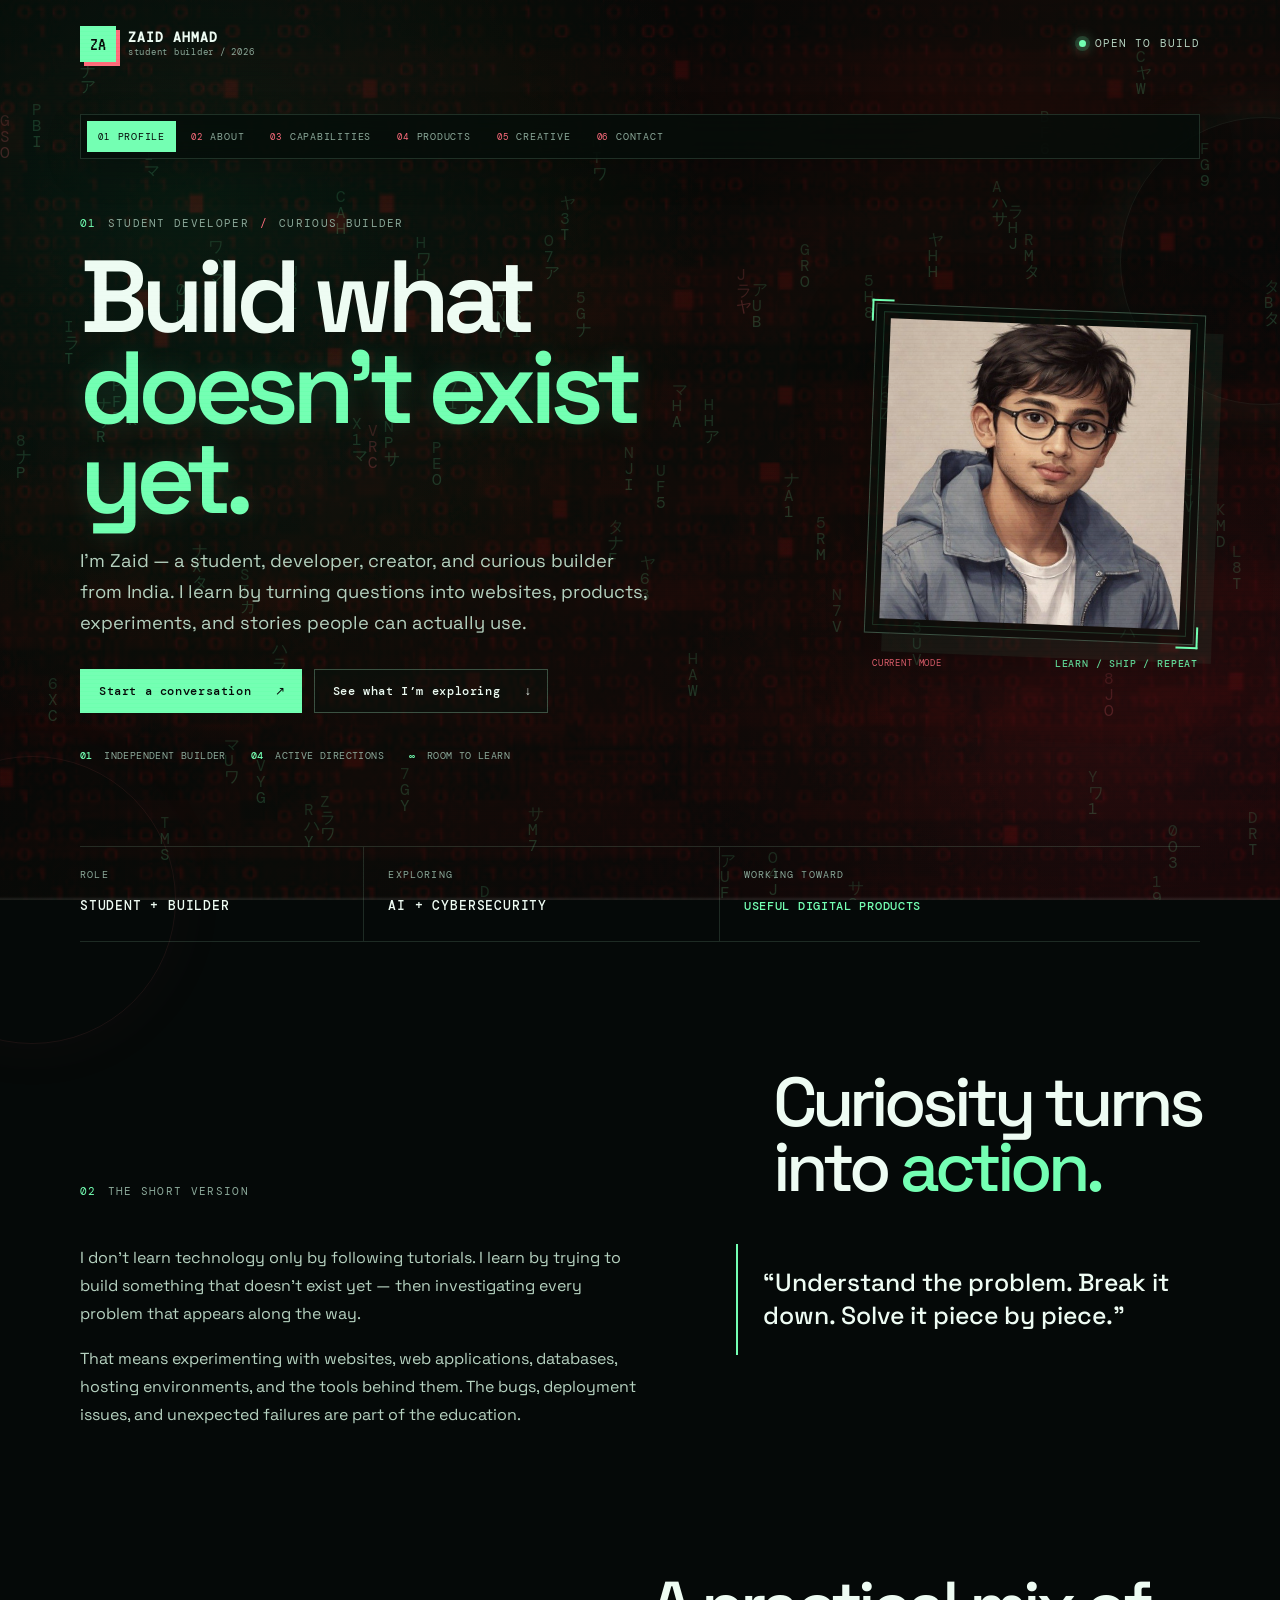
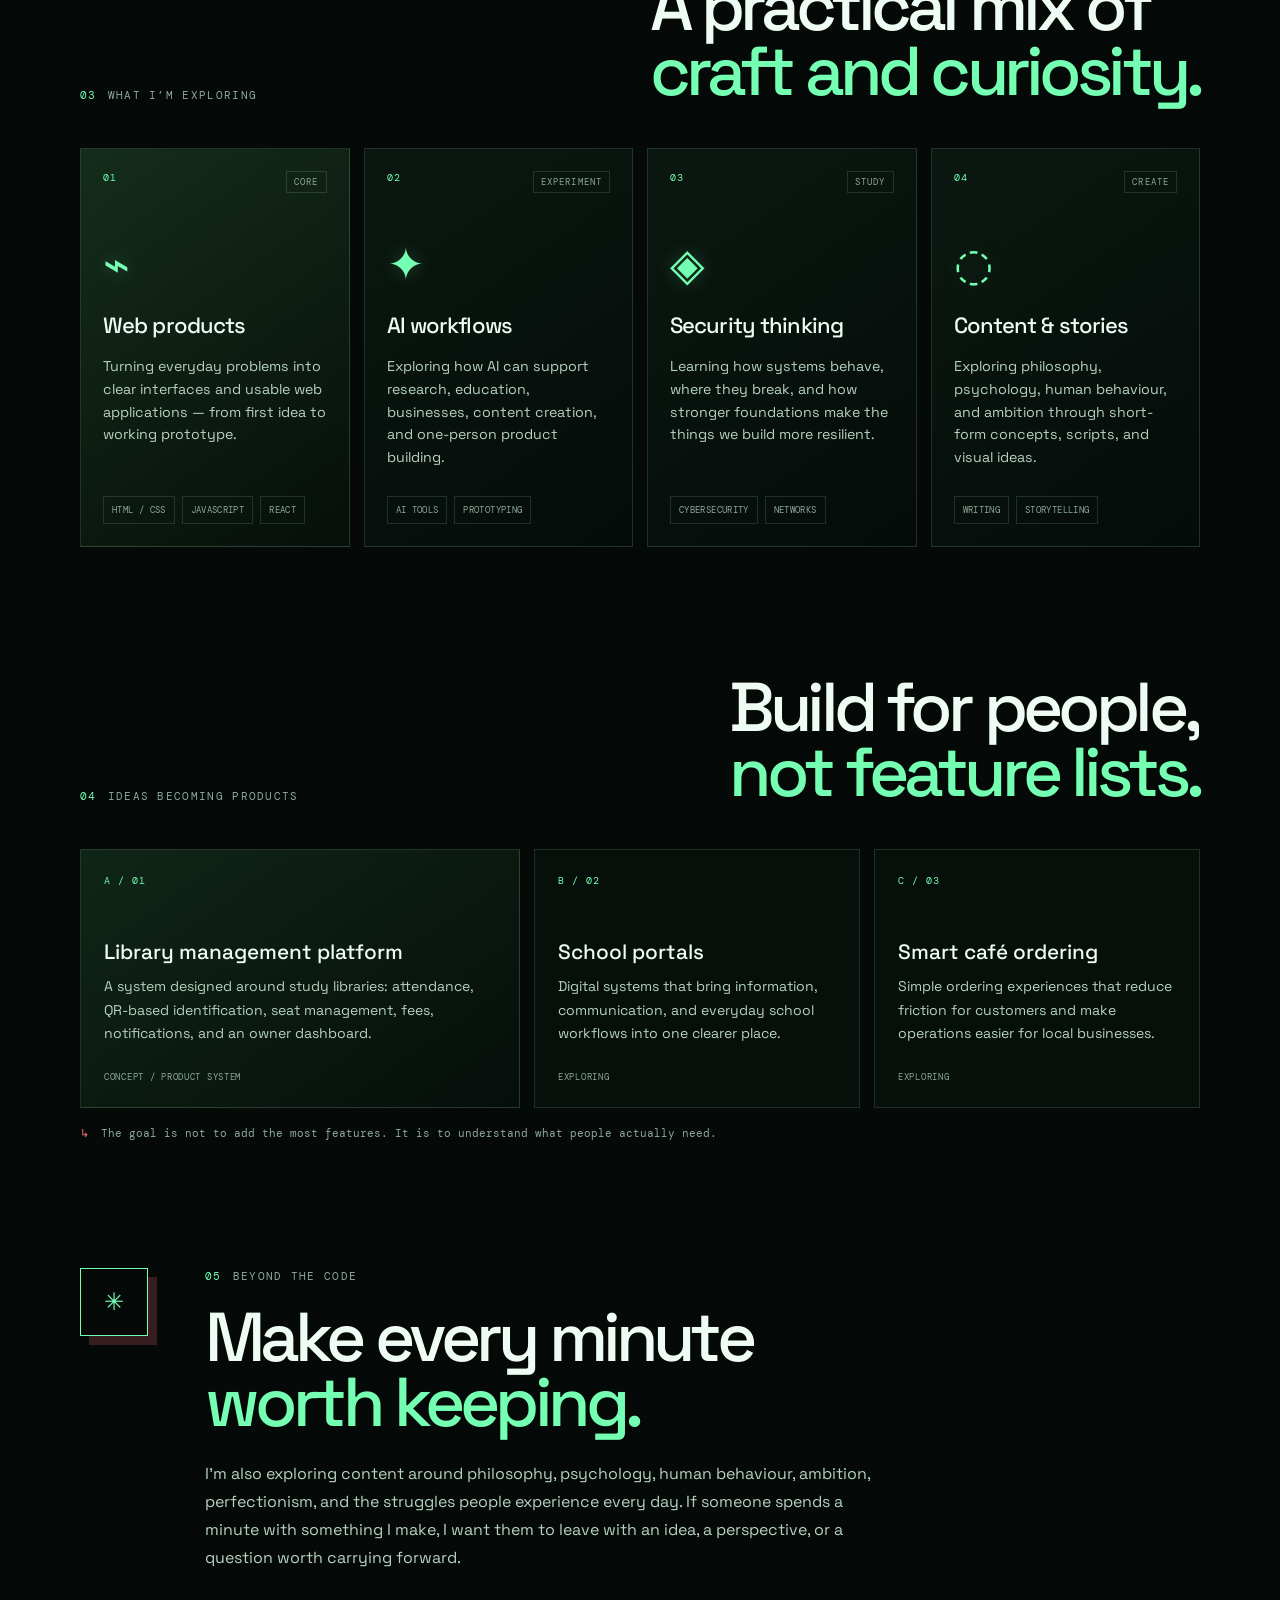
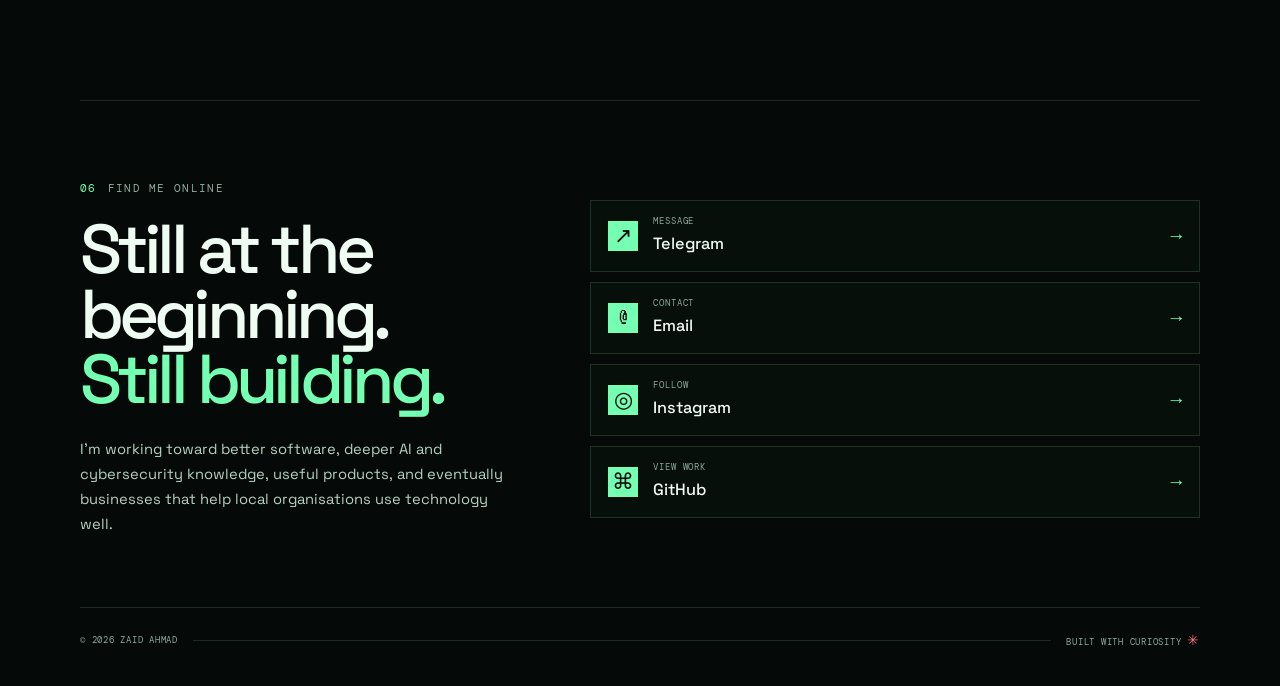
==== index.html @ a9dc60af "Optimize layout and smooth motion" ====
<!DOCTYPE html>
<html lang="en">
<head>
  <meta charset="UTF-8">
  <meta name="viewport" content="width=device-width, initial-scale=1.0">
  <meta name="description" content="Zaid Ahmad — student developer, curious builder, creator, and security-minded technologist from India.">
  <meta name="keywords" content="Zaid Ahmad, student developer, web development, AI, cybersecurity, product builder, content creator">
  <meta name="author" content="Zaid Ahmad">
  <meta name="theme-color" content="#07100d">
  <meta property="og:title" content="Zaid Ahmad — Student Developer &amp; Builder">
  <meta property="og:description" content="A student developer and curious builder exploring web products, AI, cybersecurity, and meaningful content.">
  <meta property="og:image" content="ME.png.jpg">
  <title>Zaid Ahmad — Student Developer &amp; Builder</title>
  <link rel="preconnect" href="https://fonts.googleapis.com">
  <link rel="preconnect" href="https://fonts.gstatic.com" crossorigin>
  <link href="https://fonts.googleapis.com/css2?family=DM+Mono:wght@400;500&family=Space+Grotesk:wght@400;500;600;700&family=VT323&display=swap" rel="stylesheet">
  <link rel="stylesheet" href="style.css">
</head>
<body>
  <a class="skip-link" href="#main-content">Skip to content</a>

  <video class="video-bg" muted loop playsinline preload="metadata" poster="back.jpg" aria-hidden="true">
    <source src="vid.mp4" type="video/mp4">
  </video>
  <canvas id="code-rain" class="code-rain" aria-hidden="true"></canvas>
  <div class="ambient ambient-one" aria-hidden="true"></div>
  <div class="ambient ambient-two" aria-hidden="true"></div>

  <main id="main-content" class="site-shell">
    <header class="topbar reveal">
      <a class="brand" href="#top" aria-label="Back to the top">
        <span class="brand-mark">ZA</span>
        <span class="brand-copy"><strong>ZAID AHMAD</strong><small>student builder / 2026</small></span>
      </a>
      <div class="availability">
        <span class="status-dot" aria-hidden="true"></span>
        <span>OPEN TO BUILD</span>
      </div>
    </header>

    <nav class="category-nav reveal" aria-label="Portfolio categories">
      <a class="category-link is-active" href="#top" data-target="top" aria-current="page"><span>01</span> PROFILE</a>
      <a class="category-link" href="#about" data-target="about"><span>02</span> ABOUT</a>
      <a class="category-link" href="#capabilities" data-target="capabilities"><span>03</span> CAPABILITIES</a>
      <a class="category-link" href="#products" data-target="products"><span>04</span> PRODUCTS</a>
      <a class="category-link" href="#creative" data-target="creative"><span>05</span> CREATIVE</a>
      <a class="category-link" href="#contact" data-target="contact"><span>06</span> CONTACT</a>
    </nav>

    <section id="top" data-category class="hero reveal" aria-labelledby="hero-title">
      <div class="hero-copy">
        <p class="eyebrow"><span>01</span> student developer <i aria-hidden="true">/</i> curious builder</p>
        <h1 id="hero-title">Build what<br><span>doesn’t exist yet.</span></h1>
        <p class="hero-intro">I’m Zaid — a student, developer, creator, and curious builder from India. I learn by turning questions into websites, products, experiments, and stories people can actually use.</p>
        <div class="hero-actions" role="group" aria-label="Primary actions">
          <a class="button button-primary" href="https://t.me/justlostit" target="_blank" rel="noopener noreferrer">
            <span>Start a conversation</span><span aria-hidden="true">↗</span>
          </a>
          <a class="button button-ghost" href="#capabilities">
            <span>See what I’m exploring</span><span aria-hidden="true">↓</span>
          </a>
        </div>
        <div class="hero-meta" role="group" aria-label="Profile summary">
          <span><b>01</b> independent builder</span>
          <span><b>04</b> active directions</span>
          <span><b>∞</b> room to learn</span>
        </div>
      </div>

      <div class="portrait-card">
        <div class="portrait-frame">
          <img src="ME.png.jpg" alt="Portrait of Zaid Ahmad" class="profile-img" width="640" height="640">
          <span class="portrait-corner corner-tl" aria-hidden="true"></span>
          <span class="portrait-corner corner-br" aria-hidden="true"></span>
        </div>
        <div class="portrait-caption">
          <span class="caption-label">CURRENT MODE</span>
          <strong>LEARN / SHIP / REPEAT</strong>
        </div>
      </div>
    </section>

    <section class="signal-strip reveal" aria-label="Profile details">
      <div class="signal-item"><span class="signal-key">ROLE</span><strong>STUDENT + BUILDER</strong></div>
      <div class="signal-item"><span class="signal-key">EXPLORING</span><strong>AI + CYBERSECURITY</strong></div>
      <div class="signal-item"><span class="signal-key">WORKING TOWARD</span><strong class="signal-live">USEFUL DIGITAL PRODUCTS</strong></div>
    </section>

    <section id="about" data-category class="about-section reveal" aria-labelledby="about-title">
      <div class="section-heading about-heading">
        <p class="eyebrow"><span>02</span> the short version</p>
        <h2 id="about-title">Curiosity turns<br>into <em>action.</em></h2>
      </div>
      <div class="about-copy">
        <div>
          <p>I don’t learn technology only by following tutorials. I learn by trying to build something that doesn’t exist yet — then investigating every problem that appears along the way.</p>
          <p>That means experimenting with websites, web applications, databases, hosting environments, and the tools behind them. The bugs, deployment issues, and unexpected failures are part of the education.</p>
        </div>
        <blockquote>“Understand the problem. Break it down. Solve it piece by piece.”</blockquote>
      </div>
    </section>

    <section id="capabilities" data-category class="content-section reveal" aria-labelledby="focus-title">
      <div class="section-heading">
        <p class="eyebrow"><span>03</span> what I’m exploring</p>
        <h2 id="focus-title">A practical mix of<br><em>craft and curiosity.</em></h2>
      </div>
      <div class="focus-grid">
        <article class="focus-card focus-card-featured">
          <div class="card-topline"><span class="card-number">01</span><span class="card-tag">CORE</span></div>
          <div class="card-icon" aria-hidden="true">⌁</div>
          <h3>Web products</h3>
          <p>Turning everyday problems into clear interfaces and usable web applications — from first idea to working prototype.</p>
          <div class="tag-list"><span>HTML / CSS</span><span>JAVASCRIPT</span><span>REACT</span></div>
        </article>
        <article class="focus-card">
          <div class="card-topline"><span class="card-number">02</span><span class="card-tag">EXPERIMENT</span></div>
          <div class="card-icon" aria-hidden="true">✦</div>
          <h3>AI workflows</h3>
          <p>Exploring how AI can support research, education, businesses, content creation, and one-person product building.</p>
          <div class="tag-list"><span>AI TOOLS</span><span>PROTOTYPING</span></div>
        </article>
        <article class="focus-card">
          <div class="card-topline"><span class="card-number">03</span><span class="card-tag">STUDY</span></div>
          <div class="card-icon" aria-hidden="true">◈</div>
          <h3>Security thinking</h3>
          <p>Learning how systems behave, where they break, and how stronger foundations make the things we build more resilient.</p>
          <div class="tag-list"><span>CYBERSECURITY</span><span>NETWORKS</span></div>
        </article>
        <article class="focus-card">
          <div class="card-topline"><span class="card-number">04</span><span class="card-tag">CREATE</span></div>
          <div class="card-icon" aria-hidden="true">◌</div>
          <h3>Content &amp; stories</h3>
          <p>Exploring philosophy, psychology, human behaviour, and ambition through short-form concepts, scripts, and visual ideas.</p>
          <div class="tag-list"><span>WRITING</span><span>STORYTELLING</span></div>
        </article>
      </div>
    </section>

    <section id="products" data-category class="product-section reveal" aria-labelledby="product-title">
      <div class="section-heading">
        <p class="eyebrow"><span>04</span> ideas becoming products</p>
        <h2 id="product-title">Build for people,<br><em>not feature lists.</em></h2>
      </div>
      <div class="product-grid">
        <article class="product-card product-card-wide"><span class="product-index">A / 01</span><h3>Library management platform</h3><p>A system designed around study libraries: attendance, QR-based identification, seat management, fees, notifications, and an owner dashboard.</p><span class="product-status">CONCEPT / PRODUCT SYSTEM</span></article>
        <article class="product-card"><span class="product-index">B / 02</span><h3>School portals</h3><p>Digital systems that bring information, communication, and everyday school workflows into one clearer place.</p><span class="product-status">EXPLORING</span></article>
        <article class="product-card"><span class="product-index">C / 03</span><h3>Smart café ordering</h3><p>Simple ordering experiences that reduce friction for customers and make operations easier for local businesses.</p><span class="product-status">EXPLORING</span></article>
      </div>
      <p class="product-note"><span aria-hidden="true">↳</span> The goal is not to add the most features. It is to understand what people actually need.</p>
    </section>

    <section id="creative" data-category class="creator-section reveal" aria-labelledby="creator-title">
      <div class="creator-mark" aria-hidden="true">✳</div>
      <div>
        <p class="eyebrow"><span>05</span> beyond the code</p>
        <h2 id="creator-title">Make every minute<br><em>worth keeping.</em></h2>
        <p>I’m also exploring content around philosophy, psychology, human behaviour, ambition, perfectionism, and the struggles people experience every day. If someone spends a minute with something I make, I want them to leave with an idea, a perspective, or a question worth carrying forward.</p>
      </div>
    </section>

    <section id="contact" data-category class="connect-panel reveal" aria-labelledby="connect-title">
      <div>
        <p class="eyebrow"><span>06</span> find me online</p>
        <h2 id="connect-title">Still at the beginning.<br><em>Still building.</em></h2>
        <p class="connect-note">I’m working toward better software, deeper AI and cybersecurity knowledge, useful products, and eventually businesses that help local organisations use technology well.</p>
      </div>
      <nav class="social-grid" aria-label="Contact links">
        <a class="social-link" href="https://t.me/justlostit" target="_blank" rel="noopener noreferrer" aria-label="Contact on Telegram at justlostit">
          <span class="social-icon" aria-hidden="true">↗</span><span><small>MESSAGE</small><strong>Telegram</strong></span><span class="social-arrow" aria-hidden="true">→</span>
        </a>
        <a class="social-link" href="mailto:contactme@xploitshadow.com" aria-label="Email contactme at xploitshadow.com">
          <span class="social-icon" aria-hidden="true">@</span><span><small>CONTACT</small><strong>Email</strong></span><span class="social-arrow" aria-hidden="true">→</span>
        </a>
        <a class="social-link" href="https://www.instagram.com/Xploitshadow/" target="_blank" rel="noopener noreferrer">
          <span class="social-icon" aria-hidden="true">◎</span><span><small>FOLLOW</small><strong>Instagram</strong></span><span class="social-arrow" aria-hidden="true">→</span>
        </a>
        <a class="social-link" href="https://github.com/Zaid47786" target="_blank" rel="noopener noreferrer">
          <span class="social-icon" aria-hidden="true">⌘</span><span><small>VIEW WORK</small><strong>GitHub</strong></span><span class="social-arrow" aria-hidden="true">→</span>
        </a>
      </nav>
    </section>

    <footer class="site-footer">
      <span>© <span id="year">2026</span> ZAID AHMAD</span>
      <span class="footer-line" aria-hidden="true"></span>
      <span>BUILT WITH CURIOSITY <span class="footer-symbol" aria-hidden="true">✳</span></span>
    </footer>
  </main>

  <script>
    document.body.classList.add('intro');
    const reduceMotion = window.matchMedia('(prefers-reduced-motion: reduce)');
    const backgroundVideo = document.querySelector('.video-bg');
    if (backgroundVideo && !reduceMotion.matches && window.innerWidth > 520) backgroundVideo.play().catch(() => {});
    window.setTimeout(() => document.body.classList.remove('intro'), reduceMotion.matches ? 80 : 1200);

    (function setupCodeRain() {
      const canvas = document.getElementById('code-rain');
      if (!canvas || reduceMotion.matches) return;
      const ctx = canvas.getContext('2d');
      let width = 0;
      let height = 0;
      let columns = 0;
      let drops = [];
      let animationFrame = 0;
      let lastFrame = 0;
      let running = false;
      const fontSize = 16;
      let columnSize = fontSize;
      const chars = 'アカサタナハマヤラワ0123456789ABCDEFGHIJKLMNOPQRSTUVWXYZ';
      const frameInterval = window.innerWidth <= 520 ? 1000 / 24 : 1000 / 30;

      function resize() {
        const ratio = Math.min(window.devicePixelRatio || 1, 1.5);
        width = window.innerWidth;
        height = window.innerHeight;
        columnSize = width <= 520 ? 20 : fontSize;
        canvas.width = Math.floor(width * ratio);
        canvas.height = Math.floor(height * ratio);
        canvas.style.width = `${width}px`;
        canvas.style.height = `${height}px`;
        ctx.setTransform(ratio, 0, 0, ratio, 0, 0);
        columns = Math.ceil(width / columnSize);
        drops = Array.from({ length: columns }, () => Math.random() * (height / fontSize));
        ctx.font = `${fontSize}px DM Mono, monospace`;
      }

      function draw(timestamp) {
        if (!running) return;
        if (timestamp - lastFrame < frameInterval) {
          animationFrame = window.requestAnimationFrame(draw);
          return;
        }
        lastFrame = timestamp;
        ctx.fillStyle = 'rgba(4, 9, 7, 0.12)';
        ctx.fillRect(0, 0, width, height);
        for (let i = 0; i < columns; i += 1) {
          const char = chars[Math.floor(Math.random() * chars.length)];
          const x = i * columnSize;
          const y = drops[i] * fontSize;
          const accent = i % 23 === 0;
          ctx.fillStyle = accent ? 'rgba(255, 109, 125, 0.65)' : 'rgba(116, 255, 179, 0.52)';
          ctx.fillText(char, x, y);
          if (y > height && Math.random() > 0.975) drops[i] = 0;
          else drops[i] += width <= 520 ? 0.78 : 1;
        }
        animationFrame = window.requestAnimationFrame(draw);
      }

      function start() {
        if (running) return;
        running = true;
        lastFrame = 0;
        animationFrame = window.requestAnimationFrame(draw);
      }

      function stop() {
        running = false;
        window.cancelAnimationFrame(animationFrame);
      }

      resize();
      let resizeFrame = 0;
      window.addEventListener('resize', () => {
        window.cancelAnimationFrame(resizeFrame);
        resizeFrame = window.requestAnimationFrame(resize);
      }, { passive: true });
      document.addEventListener('visibilitychange', () => {
        if (document.hidden) stop();
        else start();
      });
      if (!document.hidden) start();
    }());

    (function setupReveal() {
      const elements = document.querySelectorAll('.reveal');
      if (reduceMotion.matches || !('IntersectionObserver' in window)) {
        elements.forEach((element) => element.classList.add('is-visible'));
        return;
      }
      const observer = new IntersectionObserver((entries, currentObserver) => {
        entries.forEach((entry) => {
          if (!entry.isIntersecting) return;
          entry.target.classList.add('is-visible');
          currentObserver.unobserve(entry.target);
        });
      }, { threshold: 0.08, rootMargin: '0px 0px -5% 0px' });
      elements.forEach((element) => observer.observe(element));
    }());

    (function setupCategoryNavigation() {
      const links = Array.from(document.querySelectorAll('.category-link'));
      const sections = Array.from(document.querySelectorAll('[data-category]'));
      if (!links.length || !sections.length) return;
      let activeId = 'top';

      function setActive(id, center = false) {
        if (!id || (id === activeId && !center)) return;
        activeId = id;
        links.forEach((link) => {
          const active = link.dataset.target === id;
          link.classList.toggle('is-active', active);
          if (active) link.setAttribute('aria-current', 'page');
          else link.removeAttribute('aria-current');
          if (active && center) link.scrollIntoView({ behavior: reduceMotion.matches ? 'auto' : 'smooth', block: 'nearest', inline: 'center' });
        });
      }

      links.forEach((link) => link.addEventListener('click', () => setActive(link.dataset.target, true)));
      if (!('IntersectionObserver' in window)) return;
      const observer = new IntersectionObserver((entries) => {
        const visible = entries.filter((entry) => entry.isIntersecting).sort((a, b) => b.intersectionRatio - a.intersectionRatio);
        if (visible[0]) setActive(visible[0].target.id);
      }, { rootMargin: '-20% 0px -64% 0px', threshold: [0, 0.18, 0.45] });
      sections.forEach((section) => observer.observe(section));
    }());

    document.addEventListener('click', (event) => {
      const link = event.target.closest('.social-link');
      if (!link || reduceMotion.matches) return;
      const rect = link.getBoundingClientRect();
      const ripple = document.createElement('span');
      ripple.className = 'ripple';
      ripple.style.left = `${event.clientX - rect.left}px`;
      ripple.style.top = `${event.clientY - rect.top}px`;
      link.appendChild(ripple);
      window.setTimeout(() => ripple.remove(), 650);
    }, { passive: true });

    document.getElementById('year').textContent = new Date().getFullYear();
  </script>
</body>
</html>
---- style.css ----
@import url('https://fonts.googleapis.com/css2?family=DM+Mono:wght@400;500&family=Space+Grotesk:wght@400;500;600;700&family=VT323&display=swap');

:root {
  --ink: #eefcf3;
  --muted: #8ca99a;
  --muted-strong: #b6d2c0;
  --bg: #050908;
  --panel: rgba(8, 18, 14, 0.74);
  --line: rgba(181, 255, 210, 0.14);
  --line-bright: rgba(181, 255, 210, 0.28);
  --green: #74ffb3;
  --green-soft: rgba(116, 255, 179, 0.16);
  --red: #ff6d7d;
  --mono: 'DM Mono', monospace;
  --sans: 'Space Grotesk', sans-serif;
  --display: 'VT323', monospace;
  --motion-fast: 180ms;
  --motion-base: 280ms;
  --motion-slow: 650ms;
  --ease-out: cubic-bezier(0.23, 1, 0.32, 1);
  --ease-smooth: cubic-bezier(0.22, 0.61, 0.36, 1);
}

* { box-sizing: border-box; }
html { scroll-behavior: smooth; }
body {
  margin: 0;
  min-width: 280px;
  color: var(--ink);
  background: var(--bg);
  font-family: var(--sans);
  line-height: 1.6;
  overflow-x: hidden;
  overflow-wrap: anywhere;
}
[data-category] { scroll-margin-top: 92px; }
body::before {
  content: '';
  position: fixed;
  inset: 0;
  z-index: -3;
  background:
    radial-gradient(circle at 14% 24%, rgba(38, 155, 94, 0.18), transparent 33rem),
    radial-gradient(circle at 88% 76%, rgba(255, 58, 85, 0.12), transparent 27rem),
    linear-gradient(135deg, #050908 0%, #07110c 52%, #090b0b 100%);
}
body::after {
  content: '';
  position: fixed;
  inset: 0;
  z-index: 5;
  pointer-events: none;
  opacity: 0.2;
  background: repeating-linear-gradient(0deg, rgba(0, 0, 0, 0.26) 0, rgba(0, 0, 0, 0.26) 1px, transparent 1px, transparent 4px);
  mix-blend-mode: overlay;
}
body.intro .site-shell { opacity: 0; visibility: hidden; transform: translateY(12px); }
body.intro .video-bg { opacity: 0; }
body.intro::before, body.intro::after { opacity: 0; }

.skip-link {
  position: fixed;
  top: 12px;
  left: 12px;
  z-index: 20;
  padding: 10px 14px;
  color: var(--bg);
  background: var(--green);
  font: 500 0.75rem var(--mono);
  text-decoration: none;
  transform: translateY(-150%);
  transition: transform 180ms var(--ease-out);
}
.skip-link:focus { transform: translateY(0); }

.video-bg {
  position: fixed;
  inset: 0;
  z-index: -2;
  width: 100%;
  height: 100%;
  object-fit: cover;
  opacity: 0.22;
  filter: saturate(0.7) contrast(1.12);
  transition: opacity var(--motion-slow) var(--ease-smooth);
}
.code-rain { position: fixed; inset: 0; z-index: -1; width: 100%; height: 100%; pointer-events: none; opacity: 0.33; contain: strict; }
.ambient { position: fixed; z-index: -1; width: 18rem; height: 18rem; border: 1px solid var(--line); border-radius: 50%; pointer-events: none; opacity: 0.5; }
.ambient-one { top: 13%; right: -8rem; box-shadow: 0 0 70px rgba(116, 255, 179, 0.12); }
.ambient-two { bottom: -9rem; left: -7rem; border-color: rgba(255, 109, 125, 0.18); box-shadow: 0 0 70px rgba(255, 109, 125, 0.08); }

.site-shell { width: min(1120px, calc(100% - 48px)); margin: 0 auto; padding: 26px 0 34px; position: relative; transition: opacity var(--motion-slow) var(--ease-smooth), transform var(--motion-slow) var(--ease-smooth); }
.topbar { display: flex; align-items: center; justify-content: space-between; gap: 20px; padding: 0 0 52px; }
.brand { display: inline-flex; align-items: center; gap: 12px; min-width: 0; color: var(--ink); text-decoration: none; }
.brand-mark { display: grid; flex: 0 0 auto; width: 36px; height: 36px; place-items: center; color: var(--bg); background: var(--green); font: 500 1.25rem var(--display); box-shadow: 4px 4px 0 var(--red); }
.brand-copy { display: grid; gap: 1px; min-width: 0; font-family: var(--mono); line-height: 1.15; }
.brand-copy strong { font-size: 0.8rem; letter-spacing: 0.08em; }
.brand-copy small { color: var(--muted); font-size: 0.58rem; letter-spacing: 0.08em; }
.availability, .eyebrow, .signal-key, .card-tag, .caption-label, .hero-meta, .tag-list, .site-footer, .social-link small, .product-index, .product-status { font-family: var(--mono); }
.availability { display: flex; flex: 0 0 auto; align-items: center; gap: 9px; color: var(--muted-strong); font-size: 0.68rem; letter-spacing: 0.1em; }
.status-dot { width: 7px; height: 7px; border-radius: 50%; background: var(--green); box-shadow: 0 0 0 4px var(--green-soft), 0 0 14px var(--green); }
.category-nav { position: sticky; top: 14px; z-index: 10; display: flex; gap: 4px; width: 100%; margin: 0 0 24px; padding: 6px; overflow-x: auto; border: 1px solid var(--line); background: rgba(5, 14, 9, 0.78); box-shadow: 0 12px 35px rgba(0, 0, 0, 0.2); backdrop-filter: blur(16px) saturate(130%); scrollbar-width: none; -webkit-overflow-scrolling: touch; }
.category-nav::-webkit-scrollbar { display: none; }
.category-link { display: inline-flex; flex: 0 0 auto; align-items: center; gap: 8px; padding: 9px 11px; color: var(--muted); font: 0.6rem var(--mono); letter-spacing: 0.08em; text-decoration: none; transition: color 180ms var(--ease-out), background 180ms var(--ease-out), transform 180ms var(--ease-out); }
.category-link span { color: var(--red); font-size: 0.54rem; }
.category-link:hover { color: var(--ink); background: rgba(116, 255, 179, 0.08); transform: translateY(-1px); }
.category-link.is-active { color: var(--bg); background: var(--green); }
.category-link.is-active span { color: var(--bg); }

.hero { display: grid; grid-template-columns: minmax(0, 1.16fr) minmax(270px, 0.84fr); align-items: center; gap: clamp(42px, 8vw, 112px); padding: 32px 0 82px; }
.hero-copy { max-width: 680px; min-width: 0; }
.eyebrow { display: flex; align-items: center; flex-wrap: wrap; gap: 11px; margin: 0 0 20px; color: var(--muted); font-size: 0.68rem; letter-spacing: 0.12em; text-transform: uppercase; }
.eyebrow span { color: var(--green); }
.eyebrow i { color: var(--red); font-style: normal; }
h1, h2, h3, p { margin-top: 0; }
h1, h2 { text-wrap: balance; }
h1 { max-width: 720px; margin-bottom: 22px; color: var(--ink); font-size: clamp(3.8rem, 8vw, 7.6rem); font-weight: 600; line-height: 0.88; letter-spacing: -0.07em; }
h1 span { color: var(--green); text-shadow: 0 0 28px rgba(116, 255, 179, 0.14); }
.hero-intro { max-width: 570px; margin-bottom: 30px; color: var(--muted-strong); font-size: clamp(1rem, 1.45vw, 1.15rem); line-height: 1.7; }
.hero-actions { display: flex; flex-wrap: wrap; gap: 12px; margin-bottom: 35px; }
.button { display: inline-flex; align-items: center; justify-content: space-between; gap: 24px; min-width: 176px; max-width: 100%; padding: 13px 15px 13px 18px; border: 1px solid var(--line-bright); color: var(--ink); font: 500 0.76rem var(--mono); letter-spacing: 0.05em; text-decoration: none; transition: transform var(--motion-fast) var(--ease-out), background var(--motion-base) var(--ease-smooth), border-color var(--motion-base) var(--ease-smooth), color var(--motion-base) var(--ease-smooth); }
.button:hover { transform: translateY(-3px); border-color: var(--green); }
.button:active { transform: scale(0.97); }
.button-primary { color: var(--bg); background: var(--green); border-color: var(--green); }
.button-primary:hover { color: var(--bg); background: #a1ffc8; }
.button-ghost { background: rgba(10, 22, 16, 0.38); }
.button-ghost:hover { background: var(--green-soft); }
.hero-meta { display: flex; flex-wrap: wrap; gap: 18px 25px; color: var(--muted); font-size: 0.63rem; letter-spacing: 0.04em; text-transform: uppercase; }
.hero-meta b { margin-right: 5px; color: var(--green); font-weight: 500; }

.portrait-card { justify-self: end; width: min(100%, 330px); min-width: 0; }
.portrait-frame { position: relative; padding: 14px; border: 1px solid var(--line-bright); background: rgba(7, 17, 12, 0.54); box-shadow: 18px 18px 0 rgba(116, 255, 179, 0.06), 0 24px 70px rgba(0, 0, 0, 0.36); transform: rotate(2.2deg); }
.portrait-frame::before { content: ''; position: absolute; inset: 7px; border: 1px solid rgba(116, 255, 179, 0.17); pointer-events: none; }
.profile-img { display: block; width: 100%; height: auto; aspect-ratio: 1; object-fit: cover; filter: grayscale(0.2) contrast(1.08) saturate(0.82); }
.portrait-corner { position: absolute; width: 22px; height: 22px; border-color: var(--green); border-style: solid; }
.corner-tl { top: -5px; left: -5px; border-width: 2px 0 0 2px; }
.corner-br { right: -5px; bottom: -5px; border-width: 0 2px 2px 0; }
.portrait-caption { display: flex; align-items: center; justify-content: space-between; gap: 12px; padding: 18px 2px 0; color: var(--muted-strong); font: 0.64rem var(--mono); letter-spacing: 0.08em; }
.caption-label { color: var(--red); font-size: 0.58rem; }
.portrait-caption strong { color: var(--green); font-size: 0.65rem; font-weight: 500; text-align: right; }

.signal-strip { display: grid; grid-template-columns: 0.8fr 1fr 1.35fr; border-top: 1px solid var(--line); border-bottom: 1px solid var(--line); }
.signal-item { display: grid; gap: 7px; min-width: 0; min-height: 94px; padding: 20px 24px 19px 0; border-right: 1px solid var(--line); }
.signal-item + .signal-item { padding-left: 24px; }
.signal-item:last-child { border-right: 0; }
.signal-key { color: var(--muted); font-size: 0.61rem; letter-spacing: 0.12em; }
.signal-item strong { color: var(--ink); font: 500 0.84rem var(--mono); letter-spacing: 0.06em; }
.signal-item .signal-live { color: var(--green); font-size: 0.73rem; }

.about-section, .content-section, .product-section { padding: 128px 0 0; }
.section-heading { display: flex; justify-content: space-between; align-items: end; gap: 35px; margin-bottom: 44px; }
.section-heading .eyebrow { margin-bottom: 0; }
h2 { margin-bottom: 0; font-size: clamp(2.6rem, 5.4vw, 5rem); font-weight: 500; line-height: 0.94; letter-spacing: -0.07em; }
h2 em { color: var(--green); font-style: normal; }
.about-copy { display: grid; grid-template-columns: minmax(0, 1.1fr) minmax(240px, 0.9fr); gap: clamp(30px, 7vw, 100px); align-items: start; }
.about-copy p { max-width: 660px; margin-bottom: 17px; color: var(--muted-strong); font-size: 1rem; line-height: 1.75; }
blockquote { margin: 0; padding: 22px 0 22px 25px; border-left: 2px solid var(--green); color: var(--ink); font: 500 clamp(1.2rem, 2.1vw, 1.55rem)/1.35 var(--sans); }

.focus-grid { display: grid; grid-template-columns: repeat(4, minmax(0, 1fr)); gap: 14px; }
.focus-card { display: flex; flex-direction: column; min-width: 0; min-height: 348px; padding: 22px; border: 1px solid var(--line); background: linear-gradient(145deg, rgba(12, 28, 19, 0.8), rgba(6, 13, 10, 0.7)); transition: transform var(--motion-base) var(--ease-out), border-color var(--motion-base) var(--ease-smooth), background var(--motion-base) var(--ease-smooth); }
.focus-card:hover { transform: translate3d(0, -7px, 0); border-color: var(--green); background: linear-gradient(145deg, rgba(16, 39, 25, 0.9), rgba(6, 13, 10, 0.72)); }
.focus-card-featured { background: linear-gradient(145deg, rgba(25, 55, 34, 0.78), rgba(7, 16, 11, 0.76)); }
.card-topline { display: flex; justify-content: space-between; gap: 12px; color: var(--muted); font: 0.63rem var(--mono); letter-spacing: 0.11em; }
.card-number { color: var(--green); }
.card-tag { padding: 4px 7px; border: 1px solid var(--line); font-size: 0.56rem; }
.card-icon { margin: 52px 0 18px; color: var(--green); font: 2.8rem var(--display); line-height: 1; text-shadow: 0 0 18px rgba(116, 255, 179, 0.26); }
.focus-card h3 { margin-bottom: 12px; font-size: 1.38rem; font-weight: 500; letter-spacing: -0.04em; }
.focus-card p { flex: 1; margin-bottom: 27px; color: var(--muted-strong); font-size: 0.89rem; line-height: 1.6; }
.tag-list { display: flex; flex-wrap: wrap; gap: 7px; color: var(--muted); font-size: 0.56rem; letter-spacing: 0.04em; }
.tag-list span { padding: 6px 8px; border: 1px solid var(--line); }

.product-grid { display: grid; grid-template-columns: 1.35fr 1fr 1fr; gap: 14px; }
.product-card { display: flex; flex-direction: column; min-width: 0; min-height: 250px; padding: 23px; border: 1px solid var(--line); background: rgba(8, 20, 13, 0.6); }
.product-card-wide { background: linear-gradient(145deg, rgba(20, 49, 30, 0.72), rgba(7, 16, 11, 0.75)); }
.product-index { color: var(--green); font-size: 0.61rem; letter-spacing: 0.1em; }
.product-card h3 { margin: 52px 0 12px; font-size: 1.3rem; font-weight: 500; line-height: 1.1; }
.product-card p { flex: 1; margin-bottom: 25px; color: var(--muted-strong); font-size: 0.88rem; line-height: 1.65; }
.product-status { color: var(--muted); font-size: 0.56rem; letter-spacing: 0.08em; }
.product-note { margin: 18px 0 0; color: var(--muted); font: 0.7rem var(--mono); }
.product-note span { margin-right: 5px; color: var(--red); }

.creator-section { display: grid; grid-template-columns: 90px minmax(0, 720px); gap: 35px; align-items: start; padding: 128px 0; border-bottom: 1px solid var(--line); }
.creator-mark { display: grid; width: 68px; height: 68px; place-items: center; border: 1px solid var(--green); color: var(--green); font-size: 1.5rem; box-shadow: 9px 9px 0 rgba(255, 109, 125, 0.2); }
.creator-section h2 { margin-bottom: 25px; }
.creator-section > div:last-child > p:last-child { max-width: 680px; margin: 0; color: var(--muted-strong); font-size: 1rem; line-height: 1.75; }

.connect-panel { display: grid; grid-template-columns: 0.86fr 1.14fr; gap: 50px; align-items: center; padding: 78px 0 70px; }
.connect-note { max-width: 430px; margin: 25px 0 0; color: var(--muted-strong); font-size: 0.92rem; line-height: 1.7; }
.social-grid { display: grid; gap: 10px; min-width: 0; }
.social-link { position: relative; display: grid; grid-template-columns: 32px minmax(0, 1fr) auto; align-items: center; gap: 13px; min-height: 72px; padding: 12px 17px; overflow: hidden; border: 1px solid var(--line); color: var(--ink); background: rgba(8, 20, 13, 0.64); text-decoration: none; transition: transform var(--motion-fast) var(--ease-out), border-color var(--motion-base) var(--ease-smooth), background var(--motion-base) var(--ease-smooth); }
.social-link:hover { transform: translate3d(7px, 0, 0); border-color: var(--green); background: var(--green-soft); }
.social-link:active { transform: scale(0.985); }
.social-icon { display: grid; width: 30px; height: 30px; place-items: center; color: var(--bg); background: var(--green); font: 1.35rem var(--display); }
.social-link small { display: block; margin-bottom: 2px; color: var(--muted); font-size: 0.56rem; letter-spacing: 0.1em; }
.social-link strong { font-size: 1.02rem; font-weight: 500; }
.social-arrow { color: var(--green); font: 1.2rem var(--mono); transition: transform var(--motion-fast) var(--ease-out); }
.social-link:hover .social-arrow { transform: translateX(4px); }
.ripple { position: absolute; width: 6px; height: 6px; border-radius: 50%; background: rgba(116, 255, 179, 0.42); transform: translate(-50%, -50%); animation: ripple 600ms ease-out forwards; pointer-events: none; }
@keyframes ripple { to { width: 360px; height: 360px; opacity: 0; } }

.site-footer { display: flex; align-items: center; gap: 15px; padding-top: 21px; border-top: 1px solid var(--line); color: var(--muted); font-size: 0.59rem; letter-spacing: 0.08em; }
.footer-line { flex: 1; height: 1px; background: var(--line); }
.footer-symbol { color: var(--red); font-size: 0.9rem; }

.reveal { opacity: 0; transform: translate3d(0, 22px, 0); transition: opacity var(--motion-slow) var(--ease-smooth), transform var(--motion-slow) var(--ease-out); will-change: opacity, transform; }
.reveal.is-visible { opacity: 1; transform: translate3d(0, 0, 0); }
.topbar.is-visible { transition-delay: 50ms; }
.hero.is-visible { transition-delay: 130ms; }
.signal-strip.is-visible { transition-delay: 210ms; }
.about-section.is-visible { transition-delay: 260ms; }
.content-section.is-visible { transition-delay: 300ms; }
.product-section.is-visible { transition-delay: 340ms; }
.creator-section.is-visible { transition-delay: 380ms; }
.connect-panel.is-visible { transition-delay: 420ms; }
:focus-visible { outline: 2px solid var(--green); outline-offset: 4px; }

@media (max-width: 1050px) {
  .site-shell { width: min(100% - 48px, 900px); }
  .hero { gap: 52px; }
  .focus-grid { grid-template-columns: repeat(2, minmax(0, 1fr)); }
}

@media (max-width: 760px) {
  .site-shell { width: min(100% - 34px, 620px); padding-top: 18px; }
  .topbar { padding-bottom: 34px; }
  .category-nav { top: 10px; }
  .hero { grid-template-columns: 1fr; gap: 54px; padding: 25px 0 65px; }
  .hero-copy { max-width: none; }
  .portrait-card { justify-self: start; width: min(100%, 340px); }
  .signal-strip { grid-template-columns: 1fr; }
  .signal-item, .signal-item + .signal-item { min-height: 0; padding: 16px 0; border-right: 0; border-bottom: 1px solid var(--line); }
  .signal-item:last-child { border-bottom: 0; }
  .about-section, .content-section, .product-section { padding-top: 90px; }
  .section-heading { display: block; }
  .section-heading .eyebrow { margin-bottom: 27px; }
  .about-copy { grid-template-columns: 1fr; gap: 25px; }
  .focus-grid, .product-grid { grid-template-columns: 1fr; }
  .focus-card, .product-card { min-height: 0; }
  .card-icon { margin-top: 38px; }
  .product-card h3 { margin-top: 38px; }
  .creator-section { grid-template-columns: 1fr; gap: 30px; padding: 90px 0; }
  .connect-panel { grid-template-columns: 1fr; gap: 36px; padding-top: 60px; }
}

@media (max-width: 520px) {
  .site-shell { width: min(100% - 28px, 440px); }
  .code-rain { opacity: 0.08; }
  .video-bg { display: none; }
  body::after { opacity: 0.09; }
  .topbar { align-items: flex-start; }
  .availability { padding-top: 7px; font-size: 0.56rem; text-align: right; }
  .brand-copy small { display: none; }
  .category-nav { top: 7px; margin-bottom: 17px; padding: 5px; border-radius: 10px; }
  .category-link { padding: 8px 9px; font-size: 0.55rem; }
  h1 { font-size: clamp(3.2rem, 17vw, 5rem); }
  h2 { font-size: clamp(2.6rem, 13vw, 4rem); }
  .hero-intro { font-size: 0.96rem; }
  .hero { gap: 28px; padding: 18px 0 46px; }
  .hero-intro { margin-bottom: 22px; line-height: 1.6; }
  .hero-actions { display: grid; }
  .hero-actions { gap: 9px; margin-bottom: 22px; }
  .button { width: 100%; min-width: 0; border-radius: 8px; }
  .hero-meta { display: grid; gap: 10px; }
  .hero-meta span { padding: 8px 10px; border: 1px solid var(--line); border-radius: 7px; background: rgba(8, 20, 13, 0.48); }
  .portrait-card { display: grid; grid-template-columns: 78px minmax(0, 1fr); align-items: center; justify-self: stretch; order: 0; gap: 14px; width: 100%; padding: 10px 12px 10px 10px; border: 1px solid var(--line); border-radius: 10px; background: linear-gradient(110deg, rgba(17, 42, 27, 0.72), rgba(7, 16, 11, 0.58)); box-shadow: 8px 8px 0 rgba(116, 255, 179, 0.05); }
  .portrait-card::after { content: 'PROFILE / 01'; align-self: end; color: var(--muted); font: 0.5rem var(--mono); letter-spacing: 0.1em; }
  .portrait-frame { grid-row: span 2; width: 78px; padding: 6px; box-shadow: none; transform: rotate(-1deg); }
  .portrait-frame::before { inset: 4px; }
  .portrait-corner { width: 15px; height: 15px; }
  .portrait-caption { display: grid; align-content: center; gap: 4px; padding: 0; }
  .caption-label { font-size: 0.5rem; letter-spacing: 0.1em; }
  .portrait-caption strong { font-size: 0.63rem; line-height: 1.25; text-align: left; }
  .signal-strip { margin-bottom: 2px; border: 1px solid var(--line); border-radius: 10px; overflow: hidden; background: rgba(8, 20, 13, 0.48); }
  .signal-item, .signal-item + .signal-item { padding-inline: 14px; }
  .about-copy p, .creator-section > div:last-child > p:last-child { font-size: 0.94rem; }
  blockquote { padding-left: 18px; font-size: 1.12rem; }
  .focus-card, .product-card { padding: 18px; border-radius: 10px; }
  .social-link { grid-template-columns: 30px minmax(0, 1fr) auto; padding-inline: 13px; }
  .social-link { border-radius: 10px; }
  .social-link strong { font-size: 0.94rem; }
  .site-footer { align-items: flex-start; flex-wrap: wrap; gap: 8px 12px; }
  .footer-line { flex-basis: 100%; order: 3; }
}

@media (max-width: 360px) {
  .site-shell { width: min(100% - 22px, 330px); }
  .brand-copy strong { font-size: 0.68rem; }
  .availability { font-size: 0.49rem; }
  .category-link { gap: 5px; padding-inline: 8px; font-size: 0.51rem; }
  h1 { font-size: clamp(2.85rem, 16vw, 4rem); }
  h2 { font-size: clamp(2.35rem, 13vw, 3.4rem); }
  .eyebrow { font-size: 0.58rem; letter-spacing: 0.08em; }
  .portrait-card { grid-template-columns: 68px minmax(0, 1fr); gap: 11px; padding: 8px 9px 8px 8px; }
  .portrait-frame { width: 68px; padding: 5px; }
  .portrait-caption strong { font-size: 0.57rem; }
}

@media (hover: none) {
  .focus-card:hover, .social-link:hover, .button:hover { transform: none; }
}

@media (prefers-reduced-motion: reduce) {
  html { scroll-behavior: auto; }
  *, *::before, *::after { animation-duration: 0.01ms !important; animation-iteration-count: 1 !important; transition-duration: 0.01ms !important; }
  .reveal { opacity: 1; transform: none; }
  .video-bg { display: none; }
}
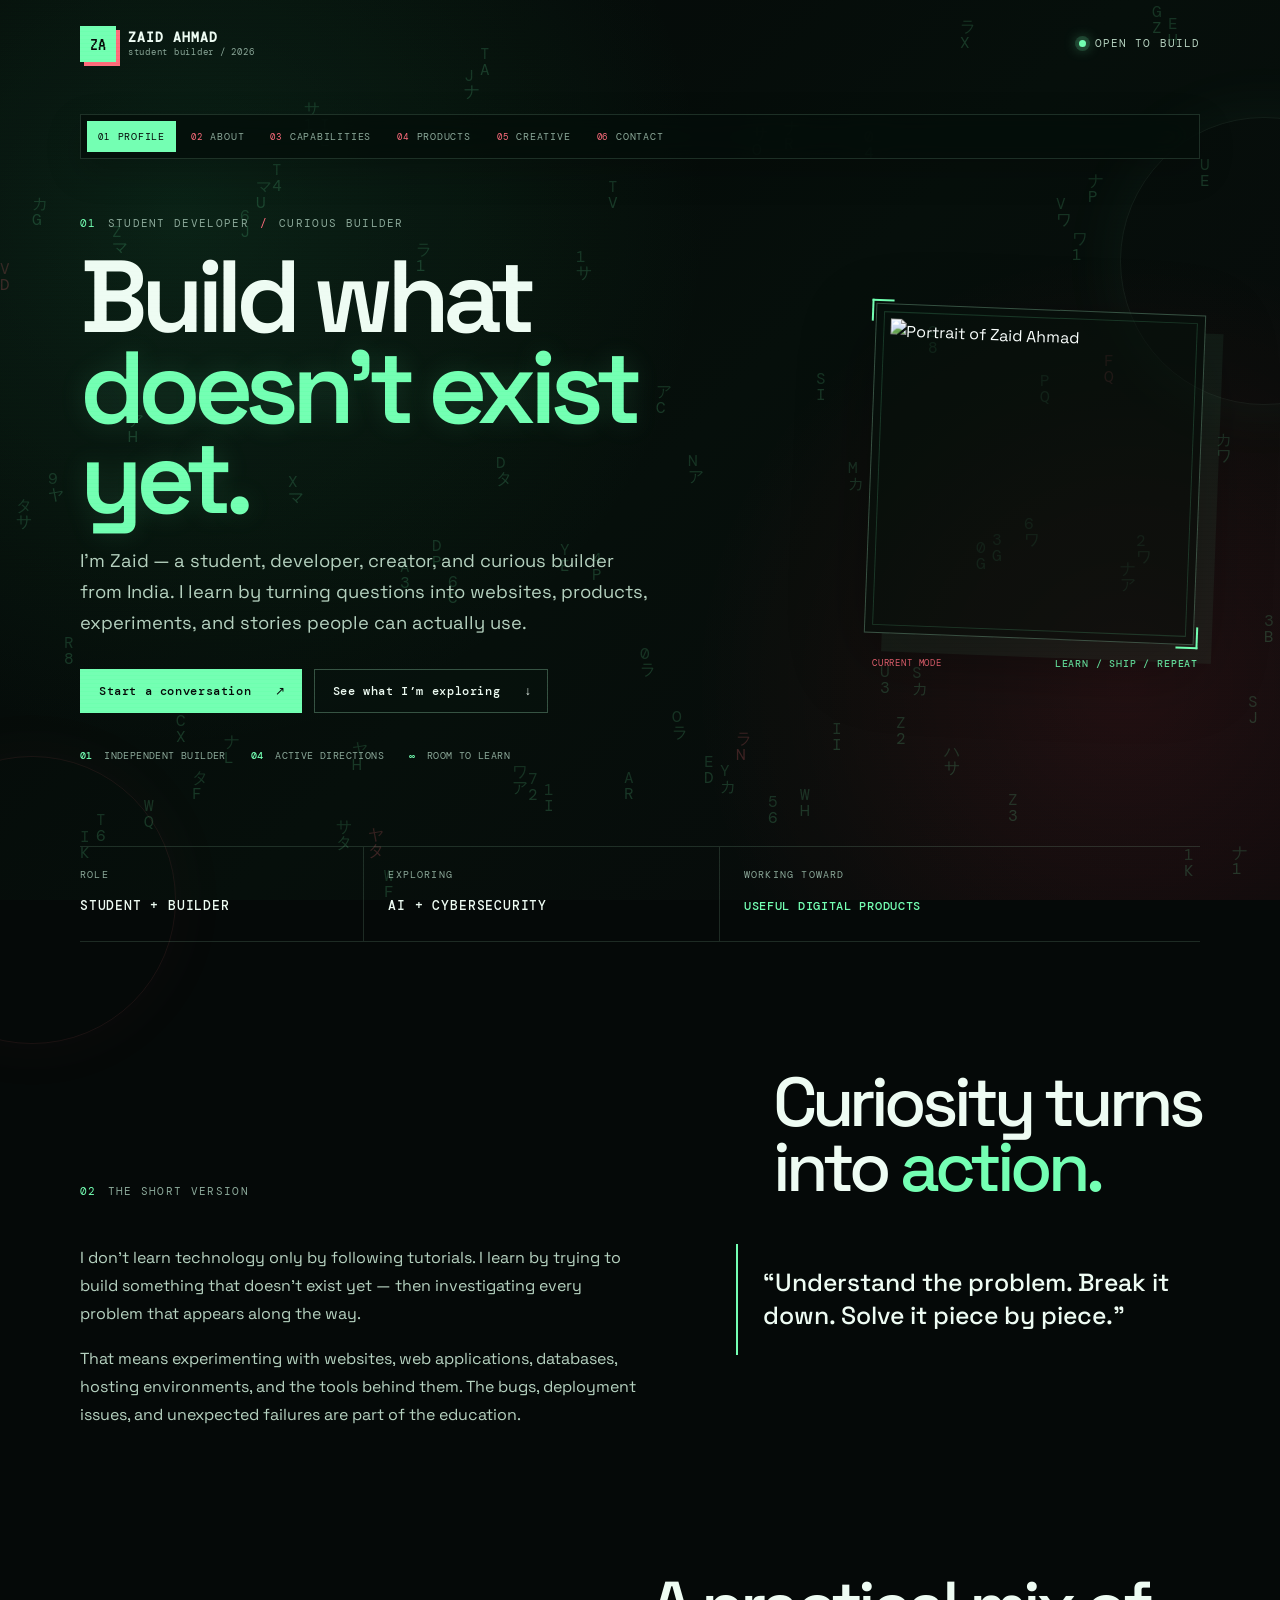
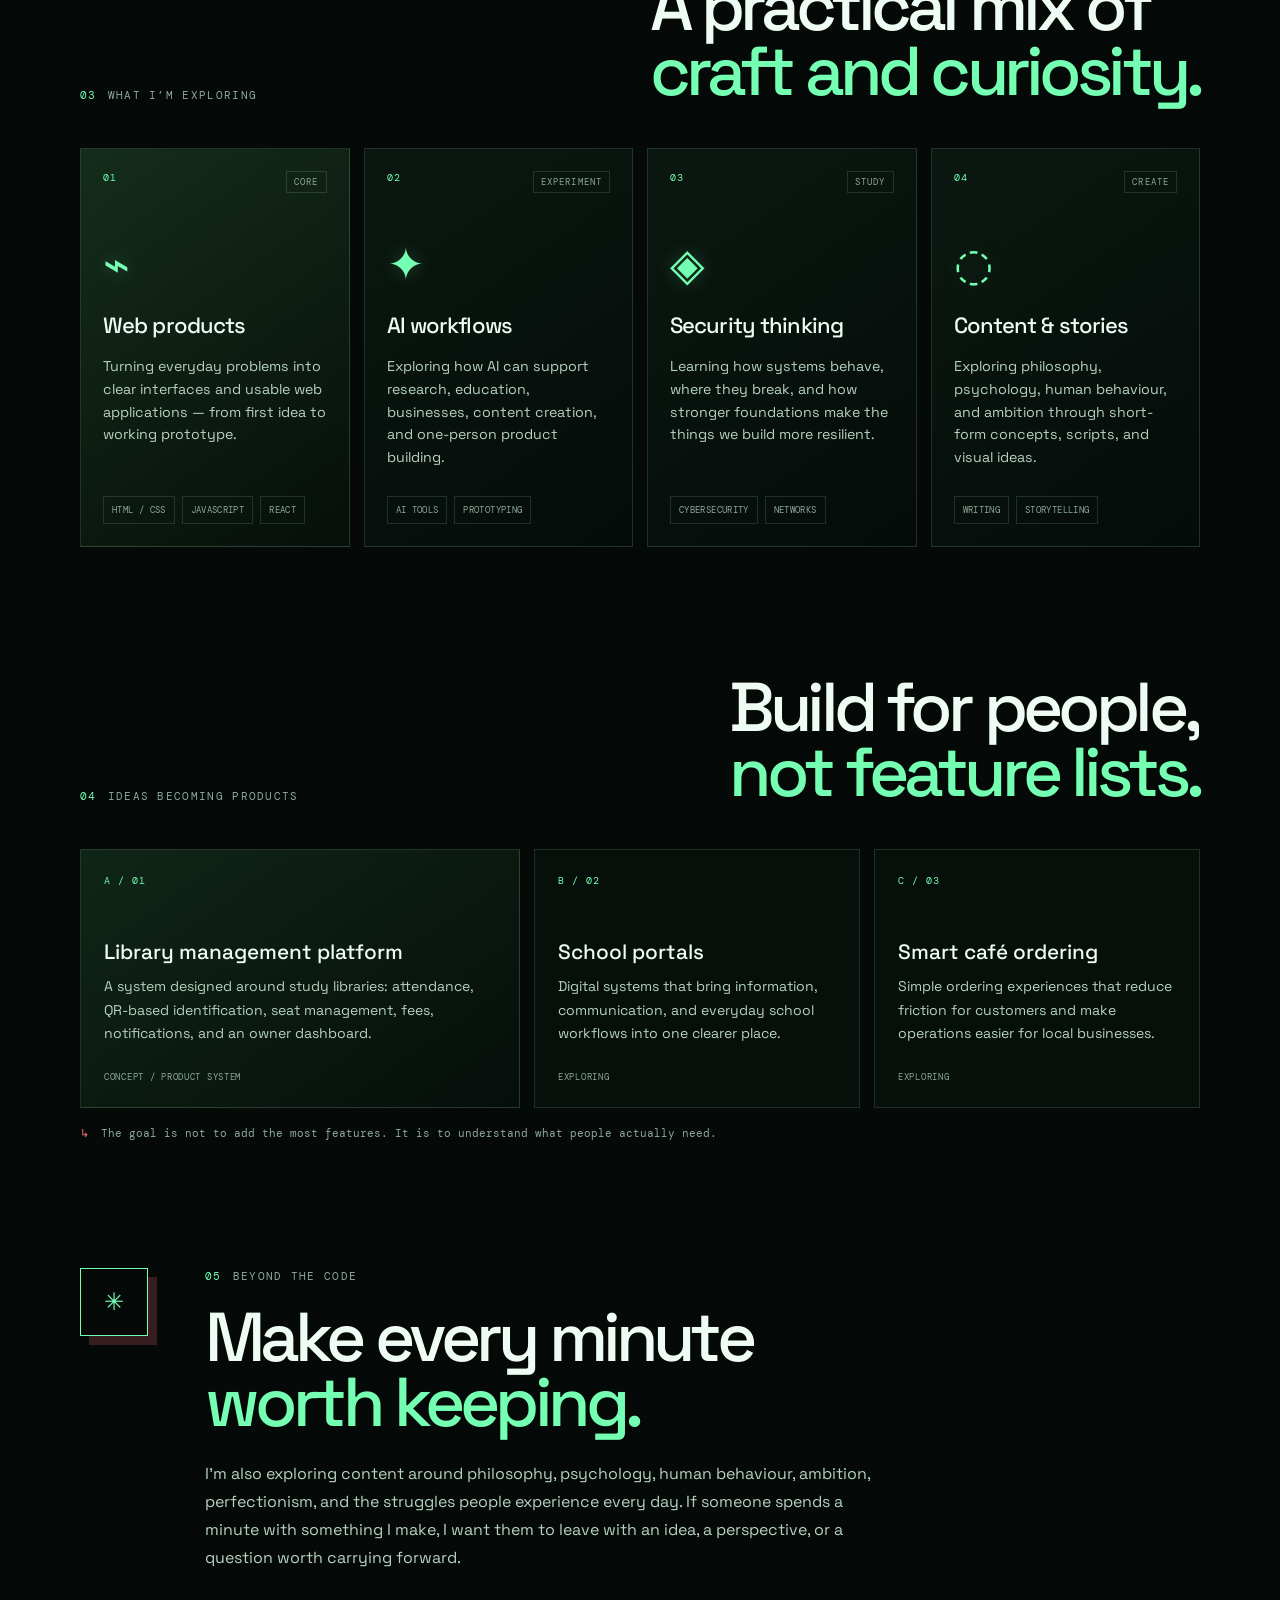
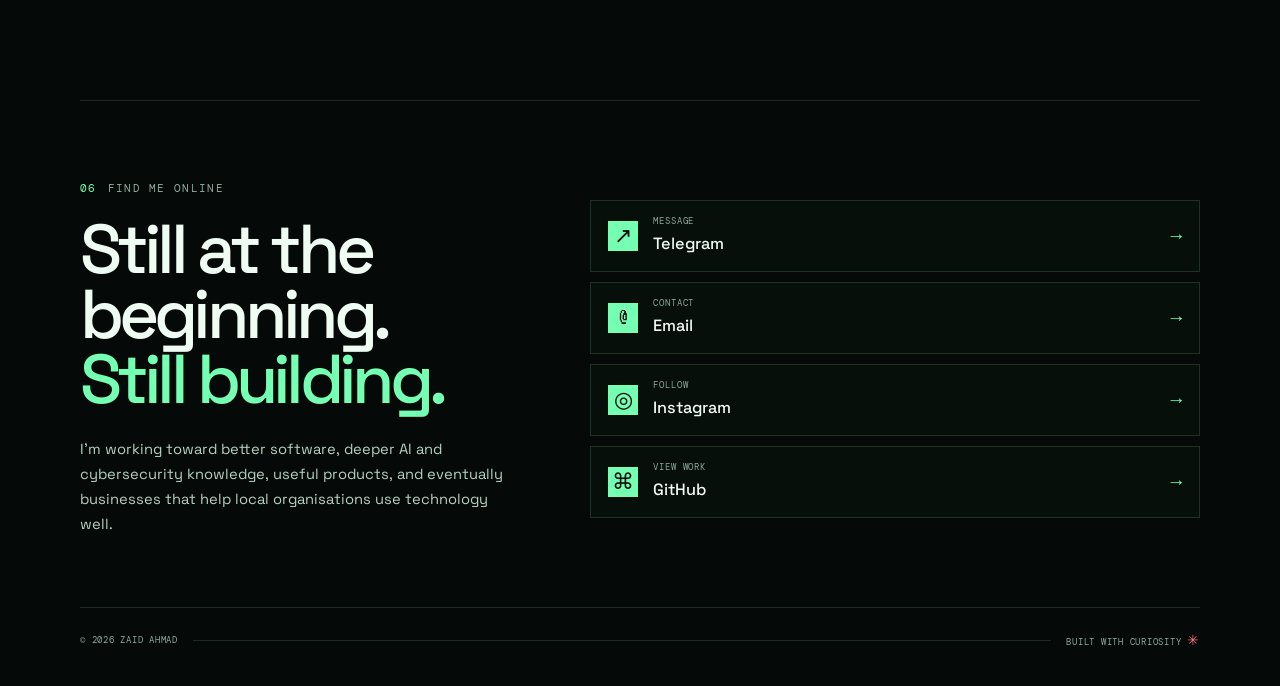
==== commit a12784af: "Optimize motion and layout transitions" ====
--- a/index.html
+++ b/index.html
@@ -9,7 +9,7 @@
   <meta name="theme-color" content="#07100d">
   <meta property="og:title" content="Zaid Ahmad — Student Developer &amp; Builder">
   <meta property="og:description" content="A student developer and curious builder exploring web products, AI, cybersecurity, and meaningful content.">
-  <meta property="og:image" content="ME.png.jpg">
+  <meta property="og:image" content="ME.webp">
   <title>Zaid Ahmad — Student Developer &amp; Builder</title>
   <link rel="preconnect" href="https://fonts.googleapis.com">
   <link rel="preconnect" href="https://fonts.gstatic.com" crossorigin>
@@ -19,7 +19,7 @@
 <body>
   <a class="skip-link" href="#main-content">Skip to content</a>
 
-  <video class="video-bg" muted loop playsinline preload="metadata" poster="back.jpg" aria-hidden="true">
+  <video class="video-bg" muted loop playsinline preload="none" poster="back.webp" aria-hidden="true">
     <source src="vid.mp4" type="video/mp4">
   </video>
   <canvas id="code-rain" class="code-rain" aria-hidden="true"></canvas>
@@ -69,7 +69,7 @@
 
       <div class="portrait-card">
         <div class="portrait-frame">
-          <img src="ME.png.jpg" alt="Portrait of Zaid Ahmad" class="profile-img" width="640" height="640">
+          <img src="ME.webp" alt="Portrait of Zaid Ahmad" class="profile-img" width="640" height="640" fetchpriority="high" decoding="async">
           <span class="portrait-corner corner-tl" aria-hidden="true"></span>
           <span class="portrait-corner corner-br" aria-hidden="true"></span>
         </div>
@@ -189,11 +189,16 @@
   </main>
 
   <script>
-    document.body.classList.add('intro');
     const reduceMotion = window.matchMedia('(prefers-reduced-motion: reduce)');
     const backgroundVideo = document.querySelector('.video-bg');
-    if (backgroundVideo && !reduceMotion.matches && window.innerWidth > 520) backgroundVideo.play().catch(() => {});
-    window.setTimeout(() => document.body.classList.remove('intro'), reduceMotion.matches ? 80 : 1200);
+    if (backgroundVideo && !reduceMotion.matches && window.innerWidth > 760) {
+      const startVideo = () => {
+        backgroundVideo.load();
+        backgroundVideo.play().catch(() => {});
+      };
+      if ('requestIdleCallback' in window) window.requestIdleCallback(startVideo, { timeout: 1800 });
+      else window.setTimeout(startVideo, 1400);
+    }
 
     (function setupCodeRain() {
       const canvas = document.getElementById('code-rain');
--- a/style.css
+++ b/style.css
@@ -54,10 +54,6 @@
   background: repeating-linear-gradient(0deg, rgba(0, 0, 0, 0.26) 0, rgba(0, 0, 0, 0.26) 1px, transparent 1px, transparent 4px);
   mix-blend-mode: overlay;
 }
-body.intro .site-shell { opacity: 0; visibility: hidden; transform: translateY(12px); }
-body.intro .video-bg { opacity: 0; }
-body.intro::before, body.intro::after { opacity: 0; }
-
 .skip-link {
   position: fixed;
   top: 12px;
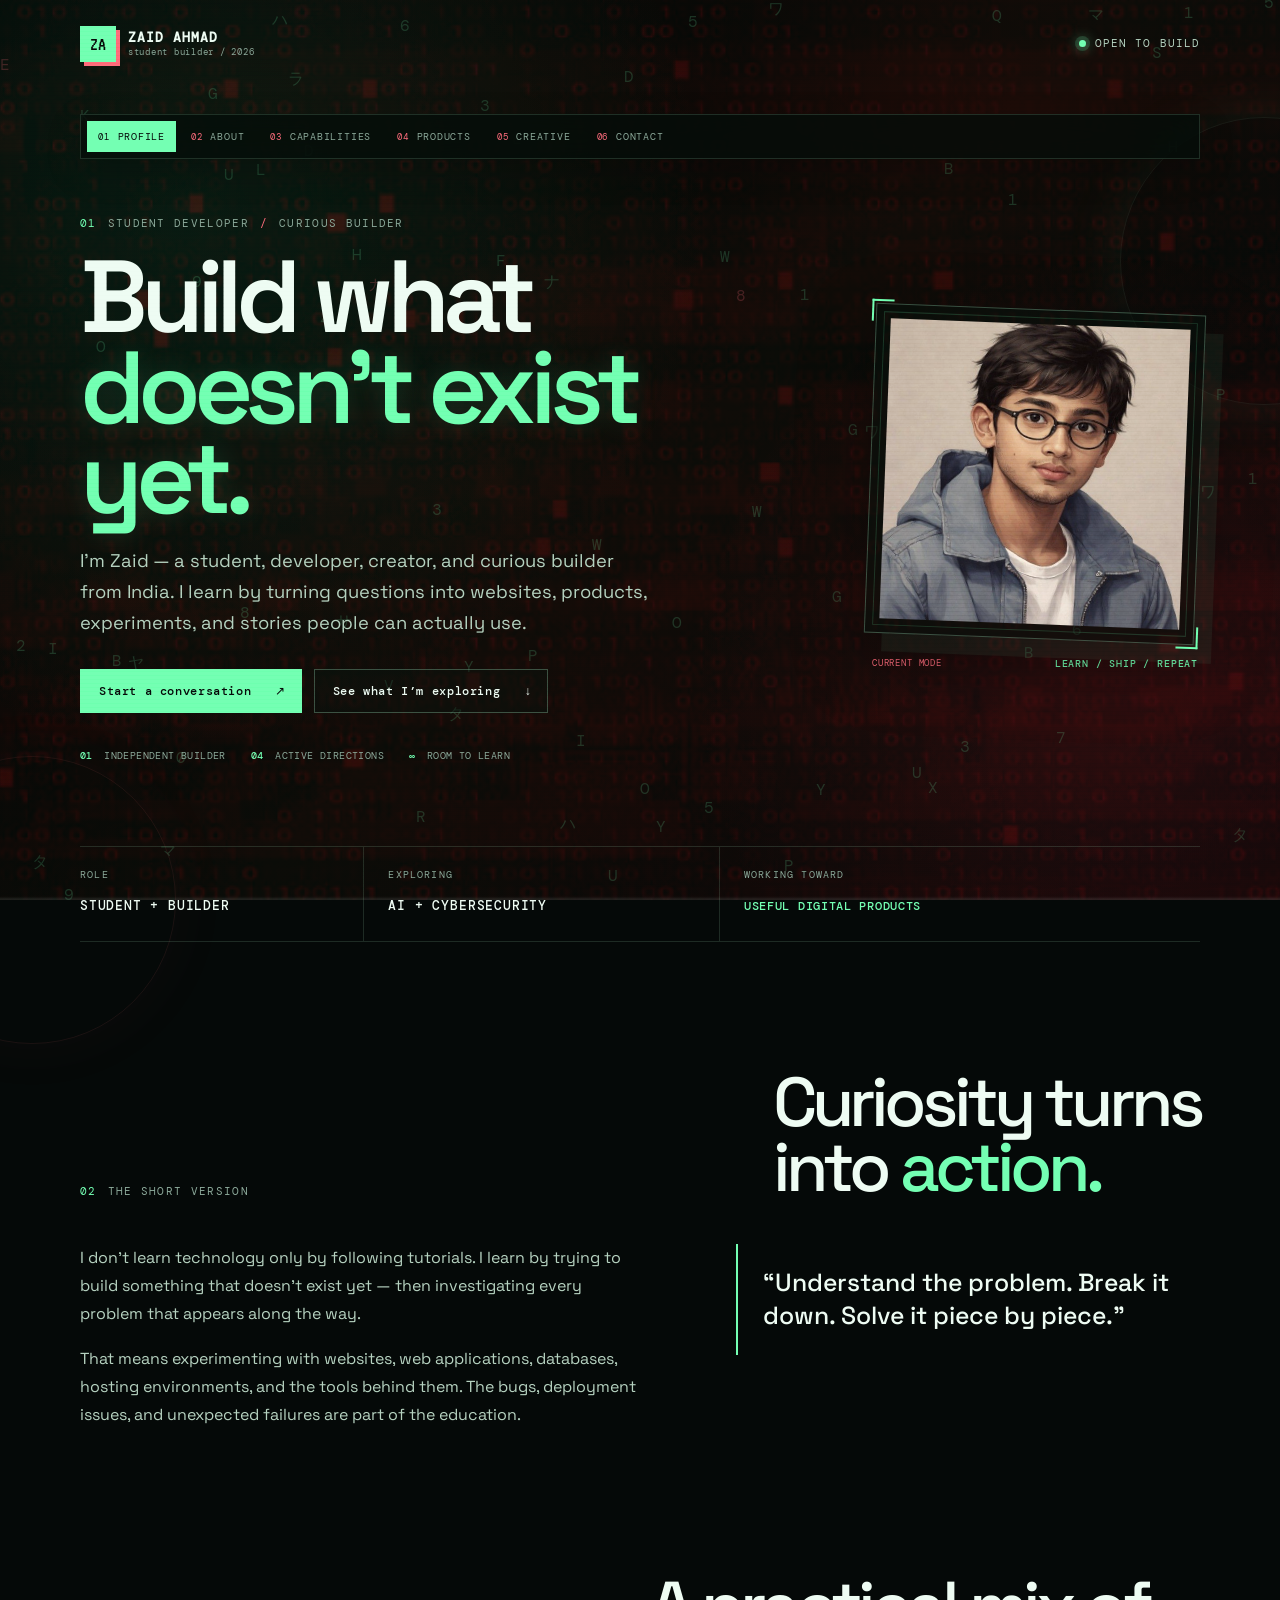
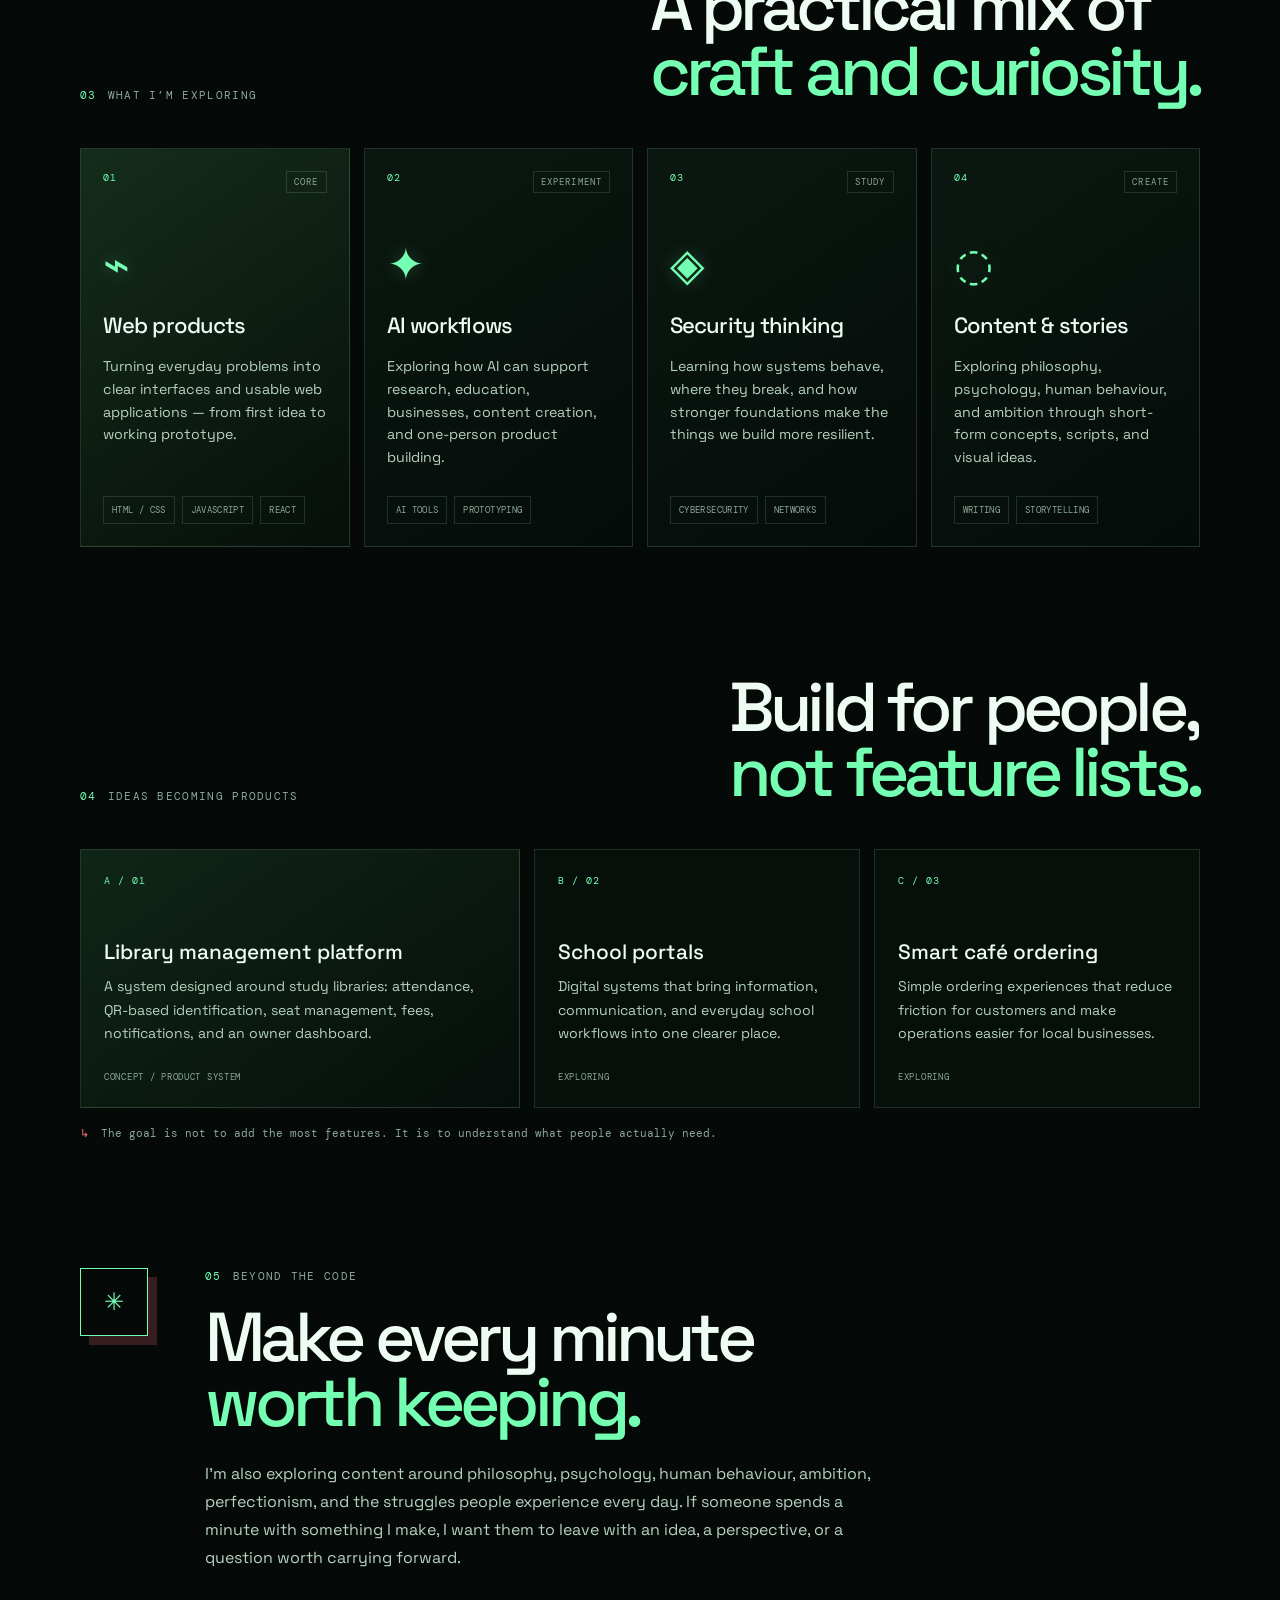
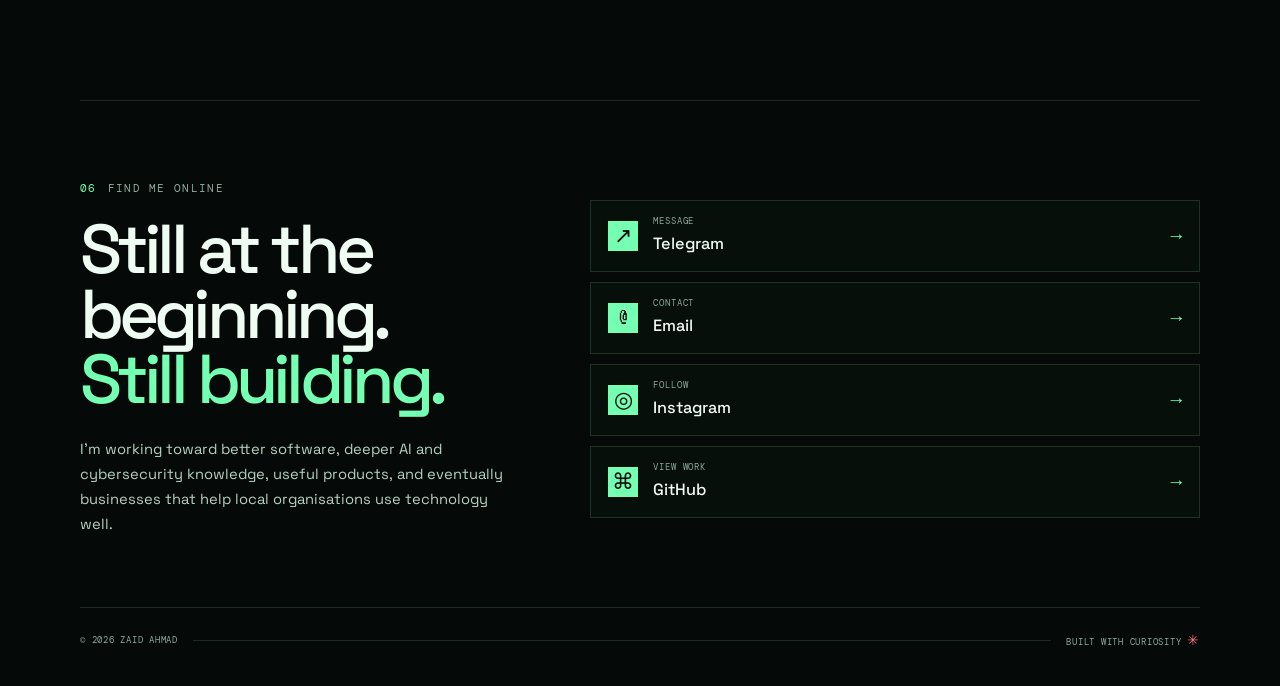
==== commit 5cc59413: "Optimize motion and fix portfolio assets" ====
--- a/index.html
+++ b/index.html
@@ -9,18 +9,19 @@
   <meta name="theme-color" content="#07100d">
   <meta property="og:title" content="Zaid Ahmad — Student Developer &amp; Builder">
   <meta property="og:description" content="A student developer and curious builder exploring web products, AI, cybersecurity, and meaningful content.">
-  <meta property="og:image" content="ME.webp">
+  <meta property="og:image" content="ME.png.jpg">
   <title>Zaid Ahmad — Student Developer &amp; Builder</title>
   <link rel="preconnect" href="https://fonts.googleapis.com">
   <link rel="preconnect" href="https://fonts.gstatic.com" crossorigin>
-  <link href="https://fonts.googleapis.com/css2?family=DM+Mono:wght@400;500&family=Space+Grotesk:wght@400;500;600;700&family=VT323&display=swap" rel="stylesheet">
+  <link rel="preload" as="image" href="ME.webp" type="image/webp" fetchpriority="high">
+  <link rel="stylesheet" href="https://fonts.googleapis.com/css2?family=DM+Mono:wght@400;500&amp;family=Space+Grotesk:wght@400;500;600;700&amp;family=VT323&amp;display=swap">
   <link rel="stylesheet" href="style.css">
 </head>
 <body>
   <a class="skip-link" href="#main-content">Skip to content</a>
 
-  <video class="video-bg" muted loop playsinline preload="none" poster="back.webp" aria-hidden="true">
-    <source src="vid.mp4" type="video/mp4">
+  <video class="video-bg" muted loop playsinline preload="none" poster="back.jpg" aria-hidden="true">
+    <source data-src="vid.mp4" type="video/mp4">
   </video>
   <canvas id="code-rain" class="code-rain" aria-hidden="true"></canvas>
   <div class="ambient ambient-one" aria-hidden="true"></div>
@@ -69,7 +70,7 @@
 
       <div class="portrait-card">
         <div class="portrait-frame">
-          <img src="ME.webp" alt="Portrait of Zaid Ahmad" class="profile-img" width="640" height="640" fetchpriority="high" decoding="async">
+          <img src="ME.png.jpg" alt="Portrait of Zaid Ahmad" class="profile-img" width="640" height="640" fetchpriority="high" decoding="async">
           <span class="portrait-corner corner-tl" aria-hidden="true"></span>
           <span class="portrait-corner corner-br" aria-hidden="true"></span>
         </div>
@@ -193,6 +194,11 @@
     const backgroundVideo = document.querySelector('.video-bg');
     if (backgroundVideo && !reduceMotion.matches && window.innerWidth > 760) {
       const startVideo = () => {
+        const source = backgroundVideo.querySelector('source[data-src]');
+        if (source) {
+          source.src = source.dataset.src;
+          source.removeAttribute('data-src');
+        }
         backgroundVideo.load();
         backgroundVideo.play().catch(() => {});
       };
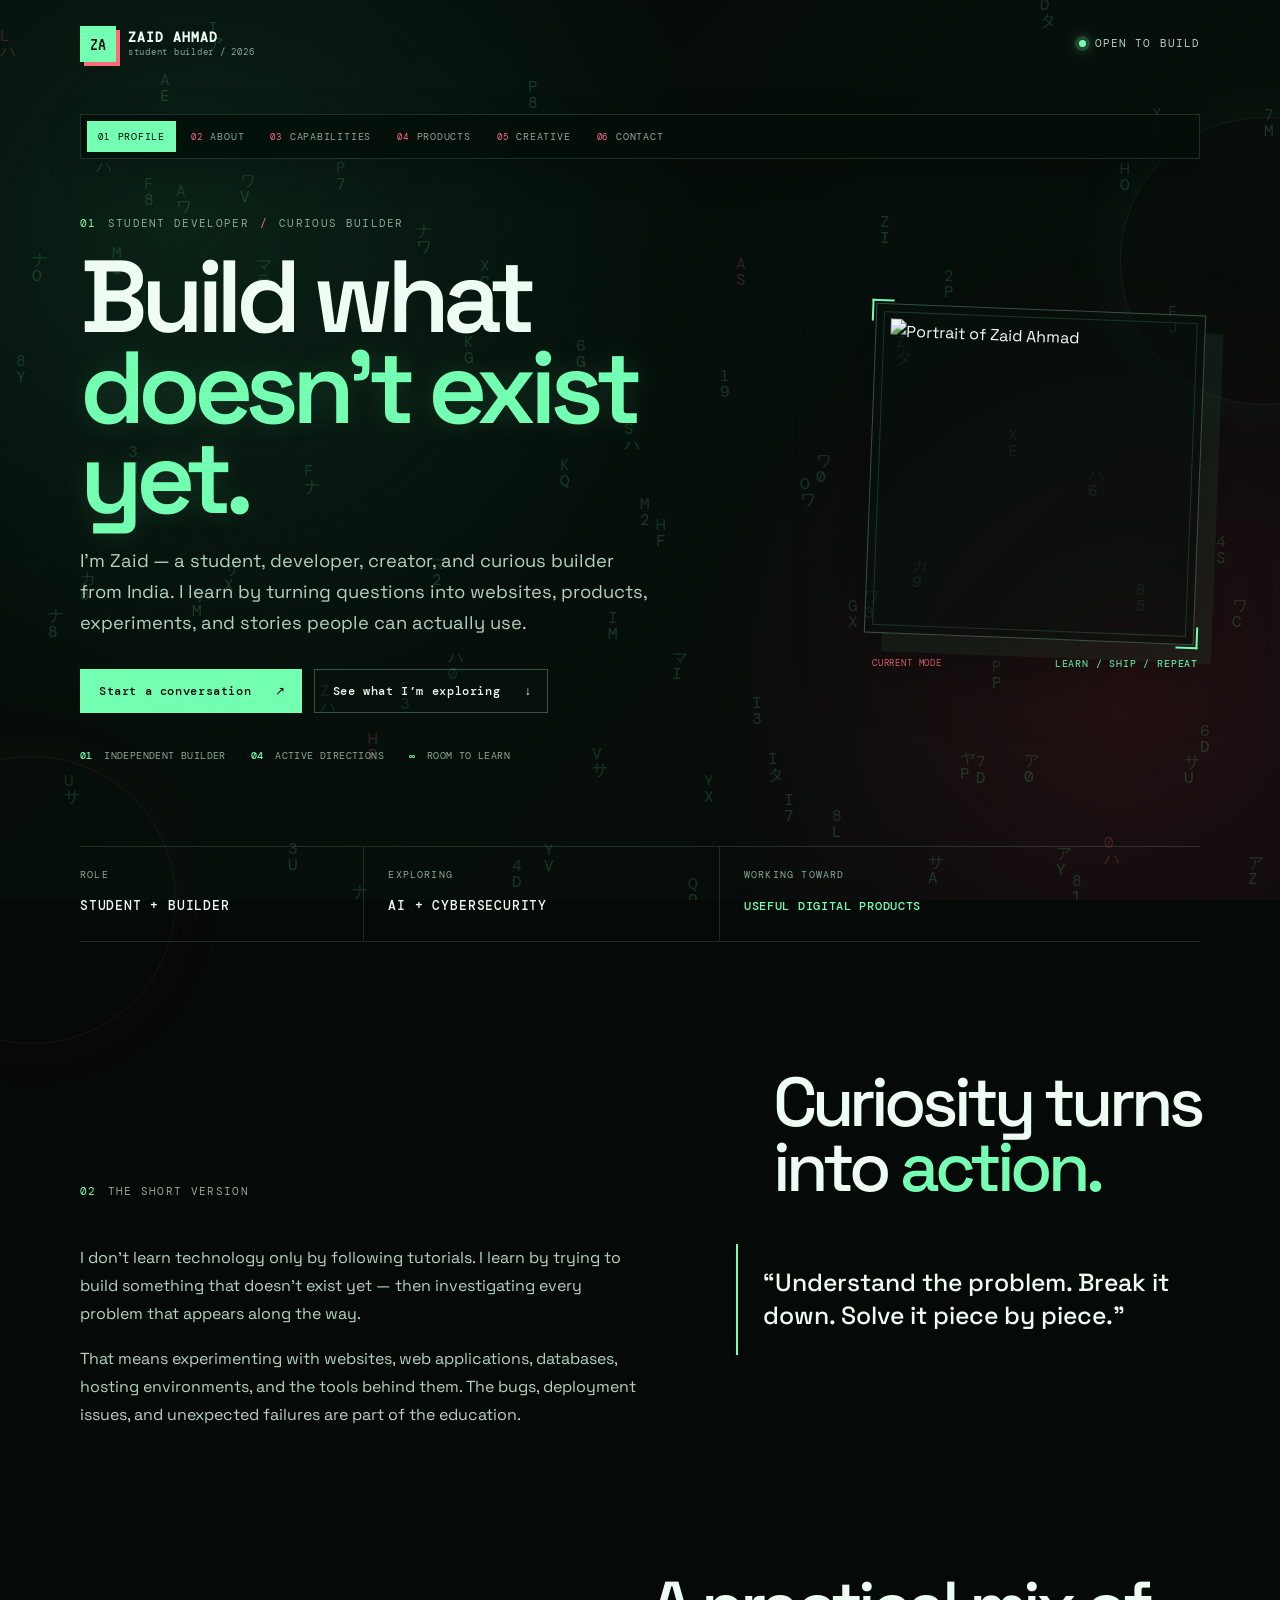
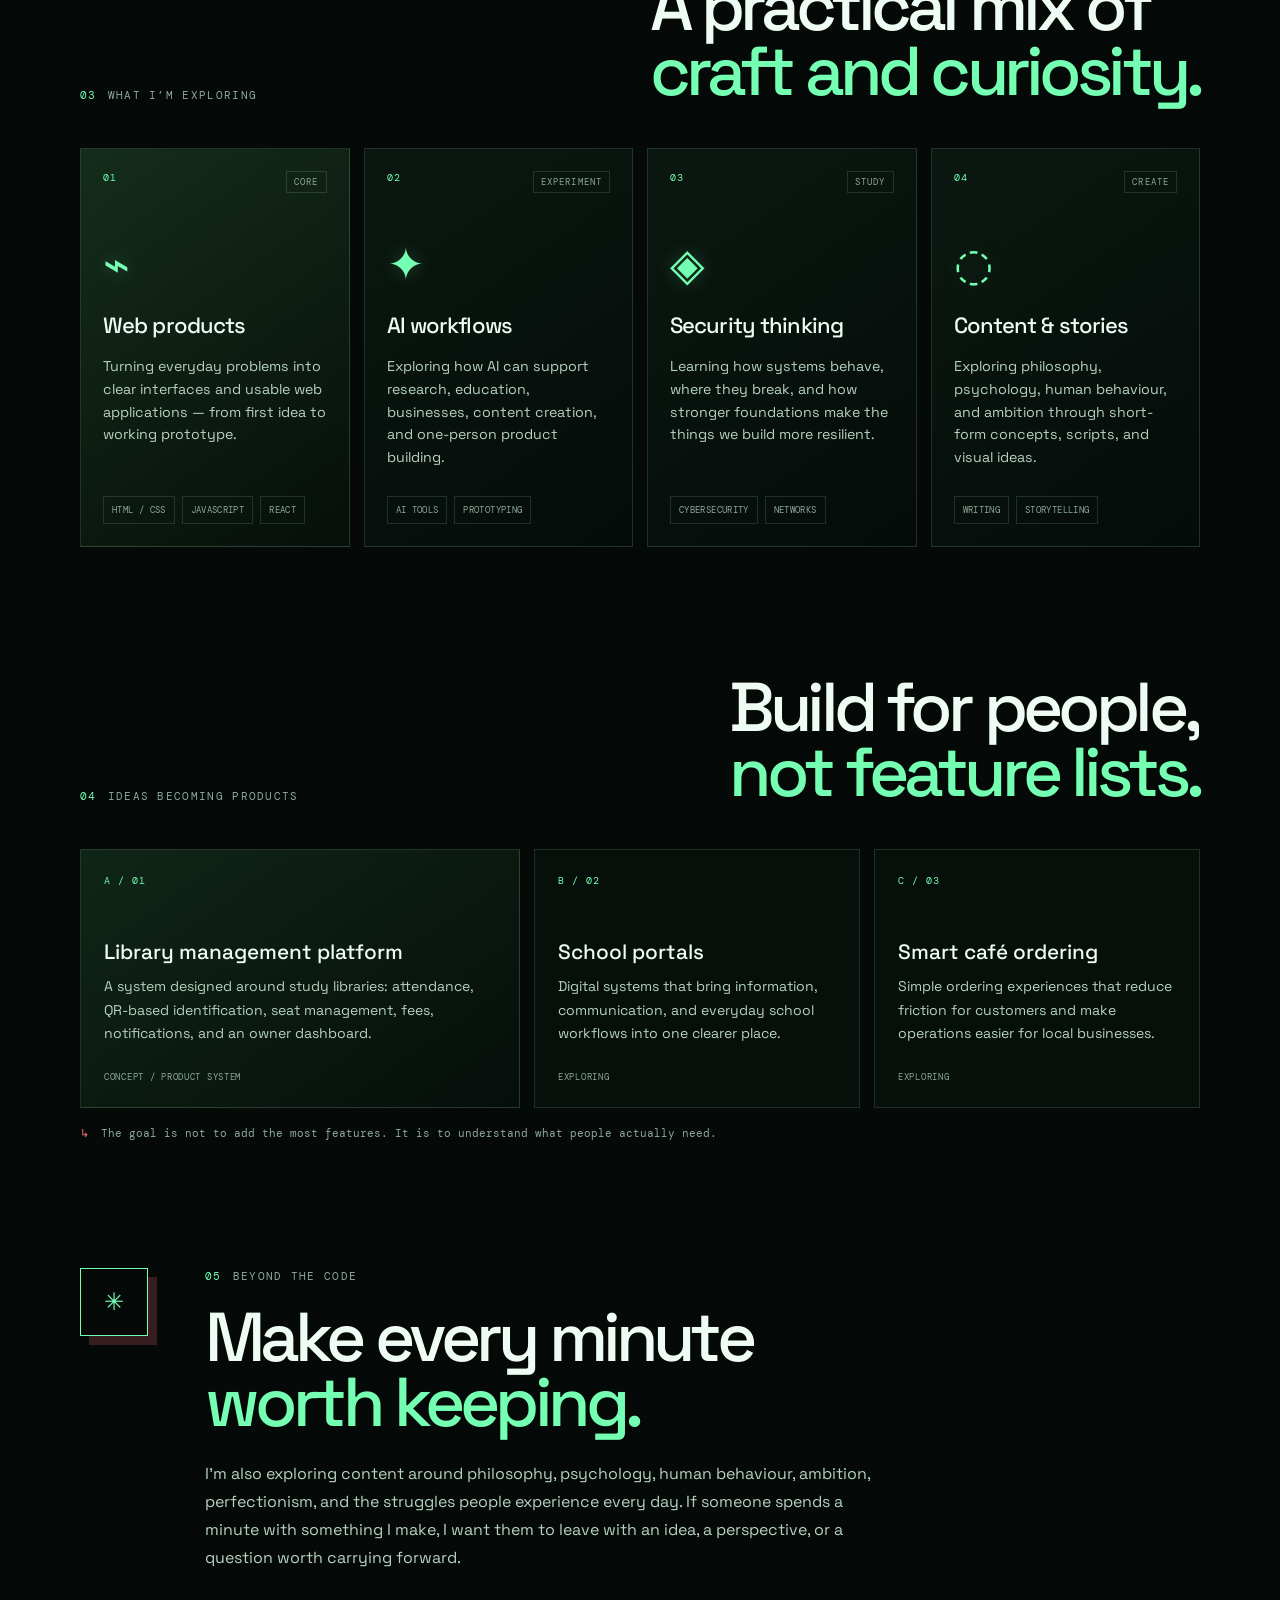
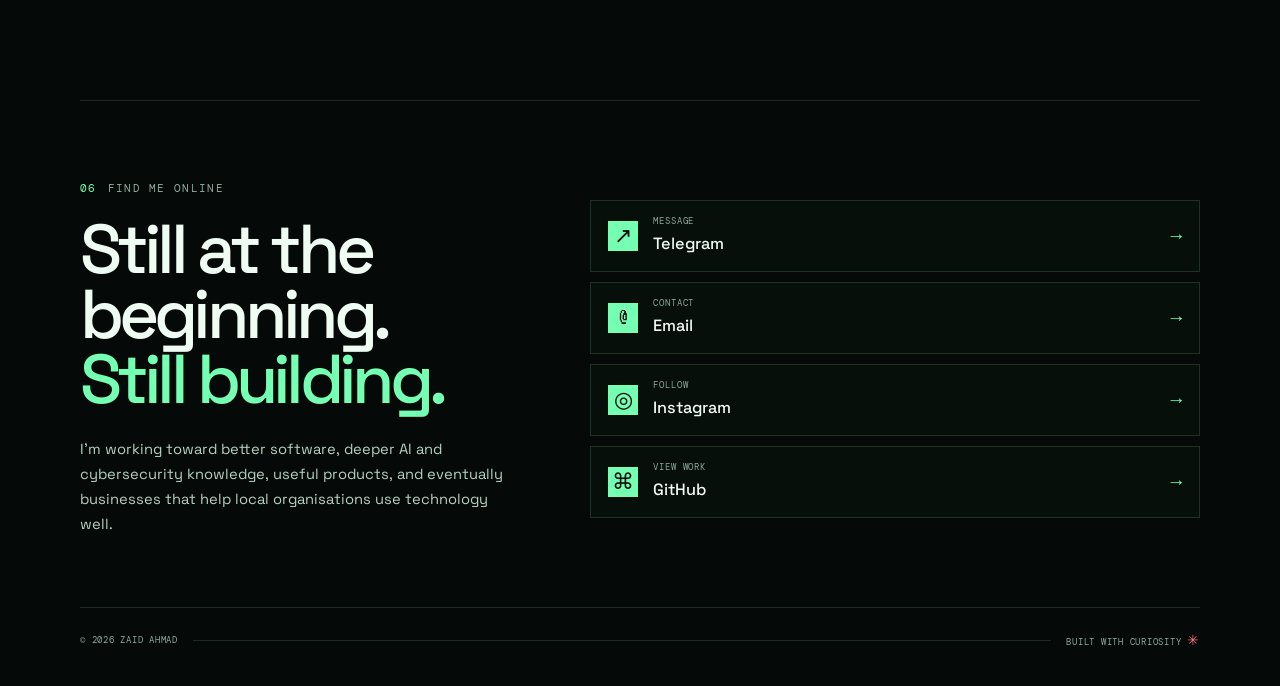
==== commit f9c8c807: "Fix asset loading for smoother startup" ====
--- a/index.html
+++ b/index.html
@@ -9,19 +9,18 @@
   <meta name="theme-color" content="#07100d">
   <meta property="og:title" content="Zaid Ahmad — Student Developer &amp; Builder">
   <meta property="og:description" content="A student developer and curious builder exploring web products, AI, cybersecurity, and meaningful content.">
-  <meta property="og:image" content="ME.png.jpg">
+  <meta property="og:image" content="ME.webp">
   <title>Zaid Ahmad — Student Developer &amp; Builder</title>
   <link rel="preconnect" href="https://fonts.googleapis.com">
   <link rel="preconnect" href="https://fonts.gstatic.com" crossorigin>
-  <link rel="preload" as="image" href="ME.webp" type="image/webp" fetchpriority="high">
   <link rel="stylesheet" href="https://fonts.googleapis.com/css2?family=DM+Mono:wght@400;500&amp;family=Space+Grotesk:wght@400;500;600;700&amp;family=VT323&amp;display=swap">
   <link rel="stylesheet" href="style.css">
 </head>
 <body>
   <a class="skip-link" href="#main-content">Skip to content</a>
 
-  <video class="video-bg" muted loop playsinline preload="none" poster="back.jpg" aria-hidden="true">
-    <source data-src="vid.mp4" type="video/mp4">
+  <video class="video-bg" muted loop playsinline preload="none" poster="back.webp" aria-hidden="true">
+    <source src="vid.mp4" type="video/mp4">
   </video>
   <canvas id="code-rain" class="code-rain" aria-hidden="true"></canvas>
   <div class="ambient ambient-one" aria-hidden="true"></div>
@@ -70,7 +69,7 @@
 
       <div class="portrait-card">
         <div class="portrait-frame">
-          <img src="ME.png.jpg" alt="Portrait of Zaid Ahmad" class="profile-img" width="640" height="640" fetchpriority="high" decoding="async">
+          <img src="ME.webp" alt="Portrait of Zaid Ahmad" class="profile-img" width="640" height="640" fetchpriority="high" decoding="async">
           <span class="portrait-corner corner-tl" aria-hidden="true"></span>
           <span class="portrait-corner corner-br" aria-hidden="true"></span>
         </div>
@@ -194,11 +193,6 @@
     const backgroundVideo = document.querySelector('.video-bg');
     if (backgroundVideo && !reduceMotion.matches && window.innerWidth > 760) {
       const startVideo = () => {
-        const source = backgroundVideo.querySelector('source[data-src]');
-        if (source) {
-          source.src = source.dataset.src;
-          source.removeAttribute('data-src');
-        }
         backgroundVideo.load();
         backgroundVideo.play().catch(() => {});
       };
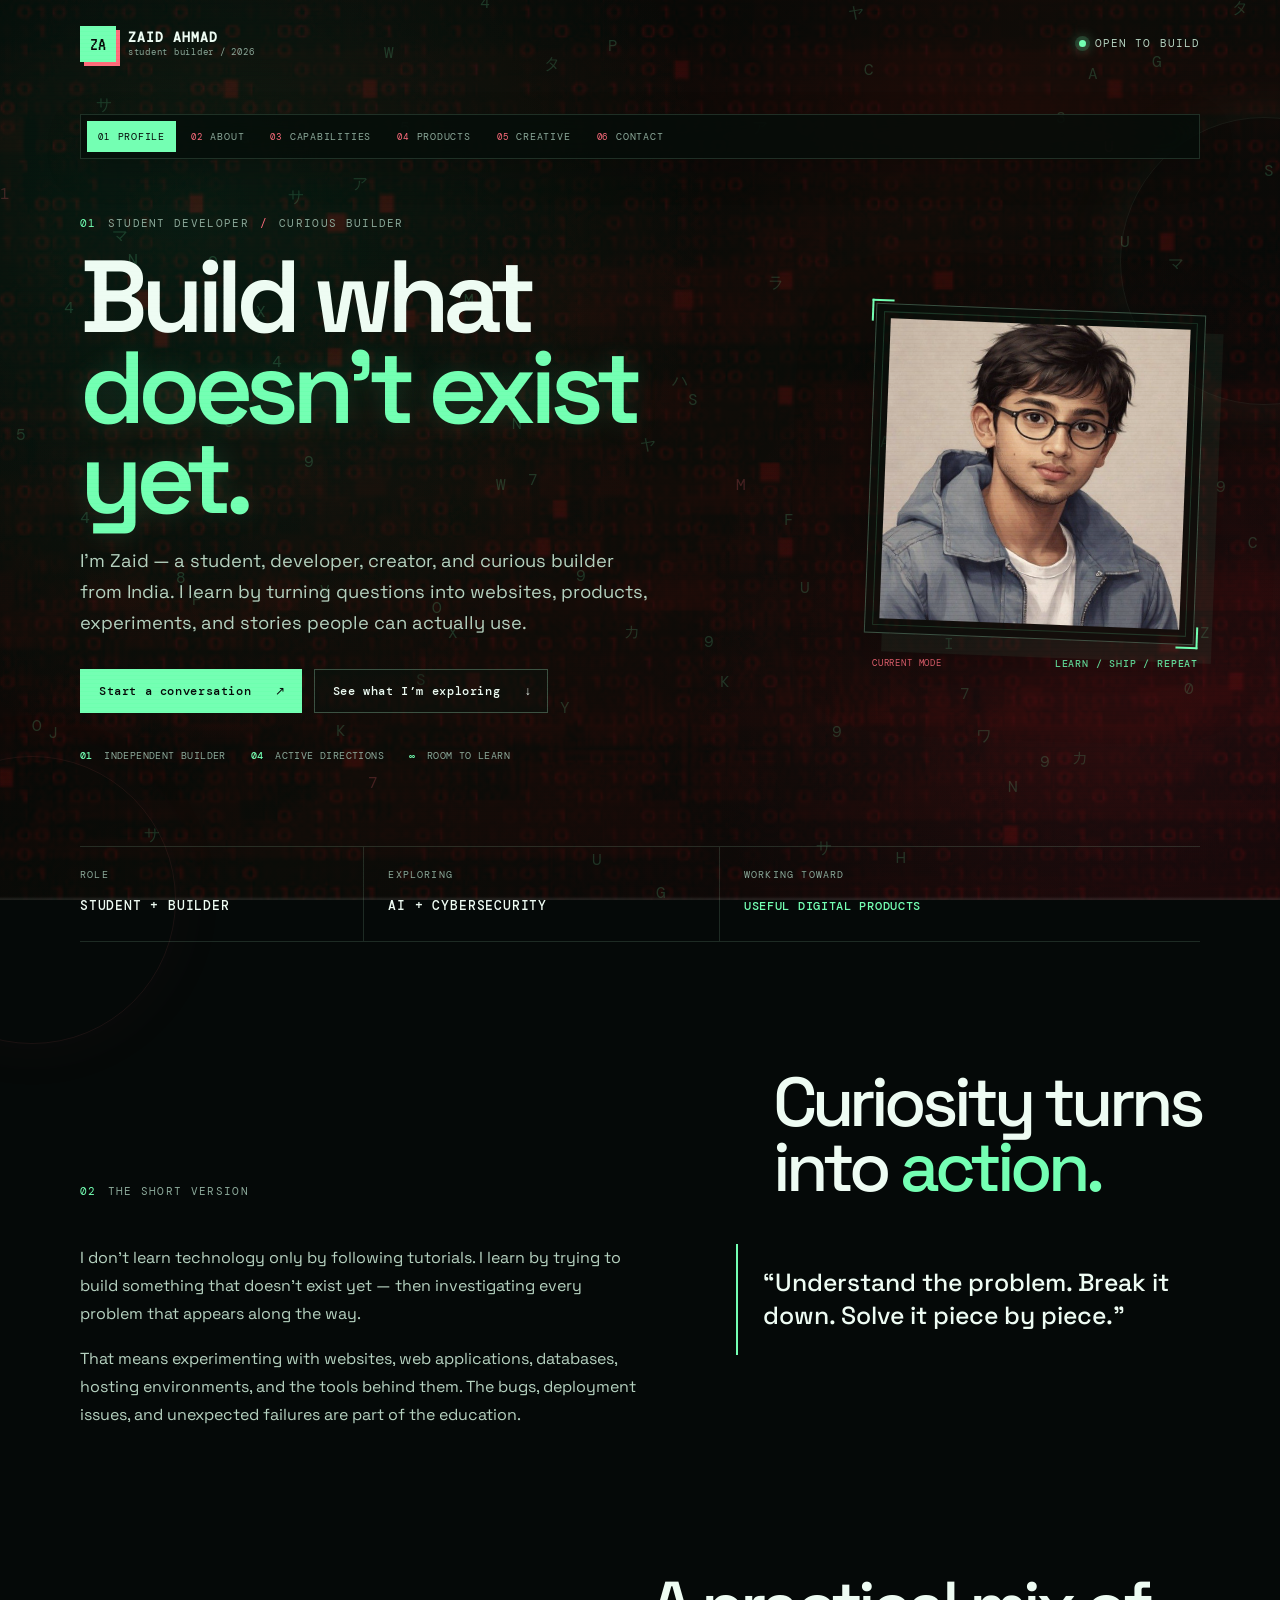
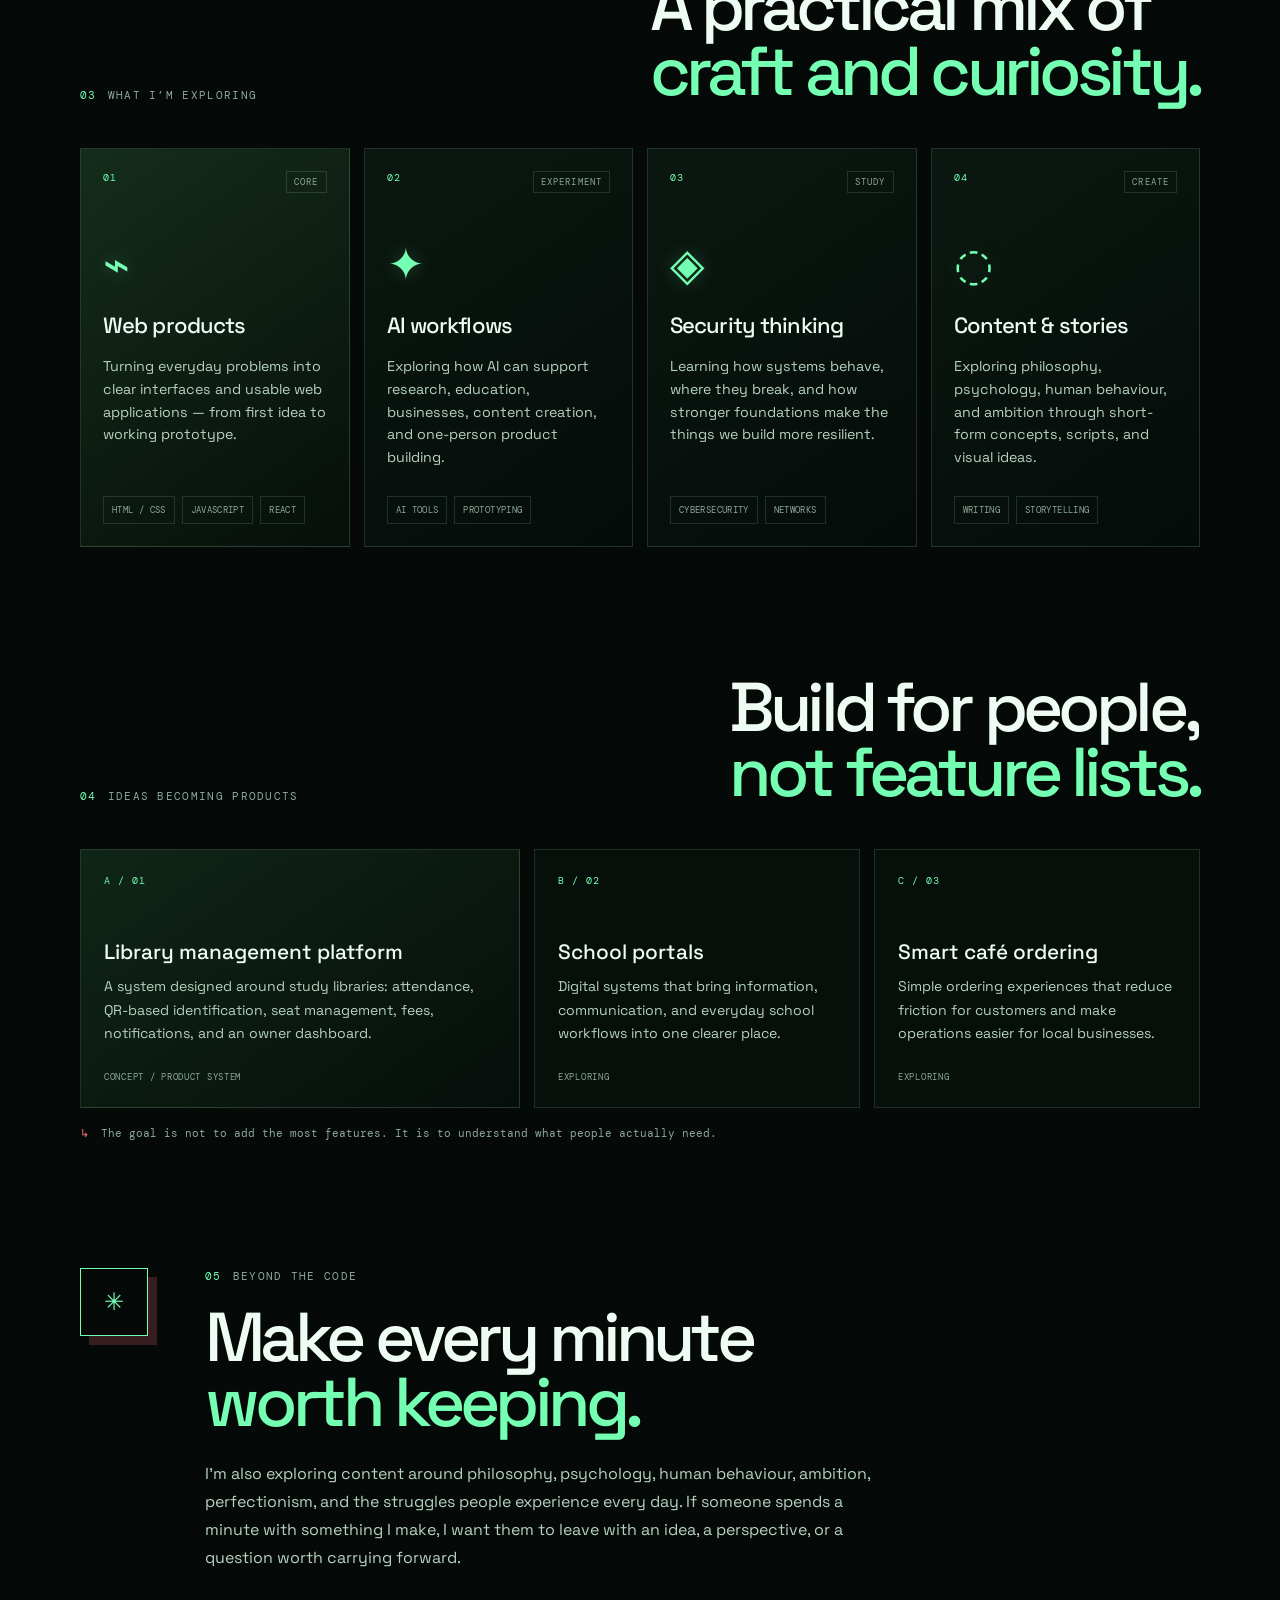
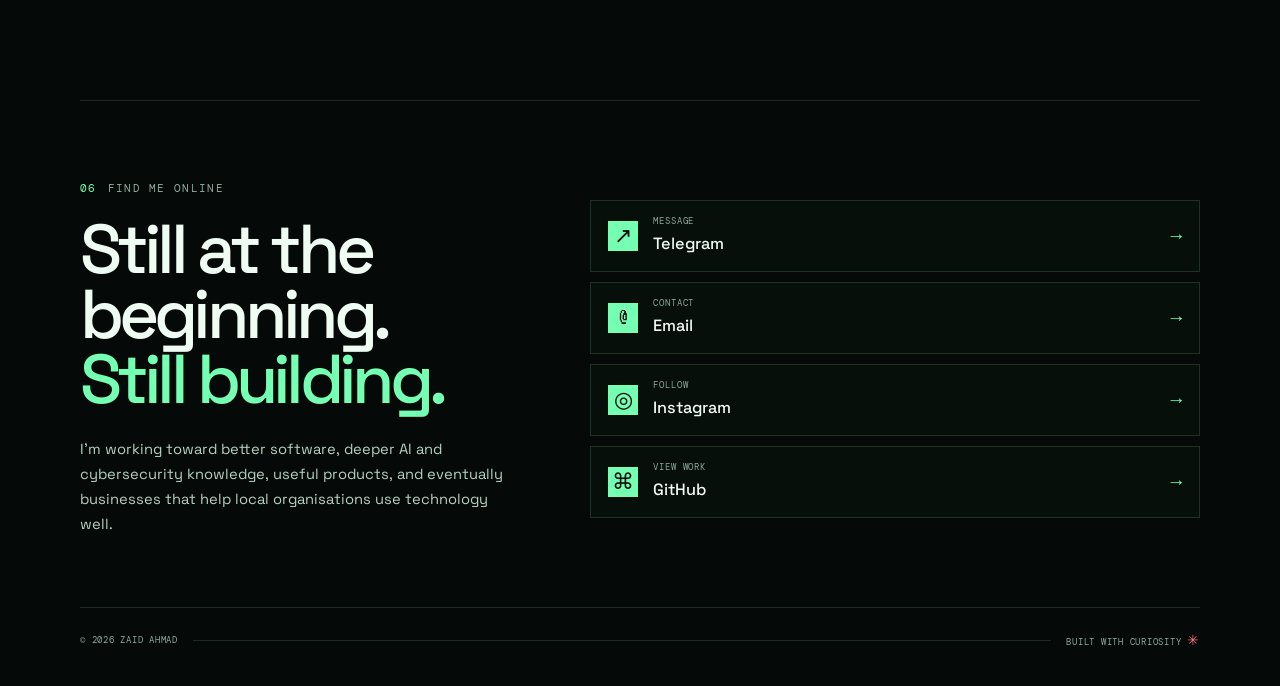
==== commit bd4d5040: "Use tracked image assets in production" ====
--- a/index.html
+++ b/index.html
@@ -9,17 +9,14 @@
   <meta name="theme-color" content="#07100d">
   <meta property="og:title" content="Zaid Ahmad — Student Developer &amp; Builder">
   <meta property="og:description" content="A student developer and curious builder exploring web products, AI, cybersecurity, and meaningful content.">
-  <meta property="og:image" content="ME.webp">
+  <meta property="og:image" content="ME.png.jpg">
   <title>Zaid Ahmad — Student Developer &amp; Builder</title>
-  <link rel="preconnect" href="https://fonts.googleapis.com">
-  <link rel="preconnect" href="https://fonts.gstatic.com" crossorigin>
-  <link rel="stylesheet" href="https://fonts.googleapis.com/css2?family=DM+Mono:wght@400;500&amp;family=Space+Grotesk:wght@400;500;600;700&amp;family=VT323&amp;display=swap">
   <link rel="stylesheet" href="style.css">
 </head>
 <body>
   <a class="skip-link" href="#main-content">Skip to content</a>
 
-  <video class="video-bg" muted loop playsinline preload="none" poster="back.webp" aria-hidden="true">
+  <video class="video-bg" muted loop playsinline preload="none" poster="back.jpg" aria-hidden="true">
     <source src="vid.mp4" type="video/mp4">
   </video>
   <canvas id="code-rain" class="code-rain" aria-hidden="true"></canvas>
@@ -69,7 +66,7 @@
 
       <div class="portrait-card">
         <div class="portrait-frame">
-          <img src="ME.webp" alt="Portrait of Zaid Ahmad" class="profile-img" width="640" height="640" fetchpriority="high" decoding="async">
+          <img src="ME.png.jpg" alt="Portrait of Zaid Ahmad" class="profile-img" width="640" height="640" fetchpriority="high" decoding="async">
           <span class="portrait-corner corner-tl" aria-hidden="true"></span>
           <span class="portrait-corner corner-br" aria-hidden="true"></span>
         </div>
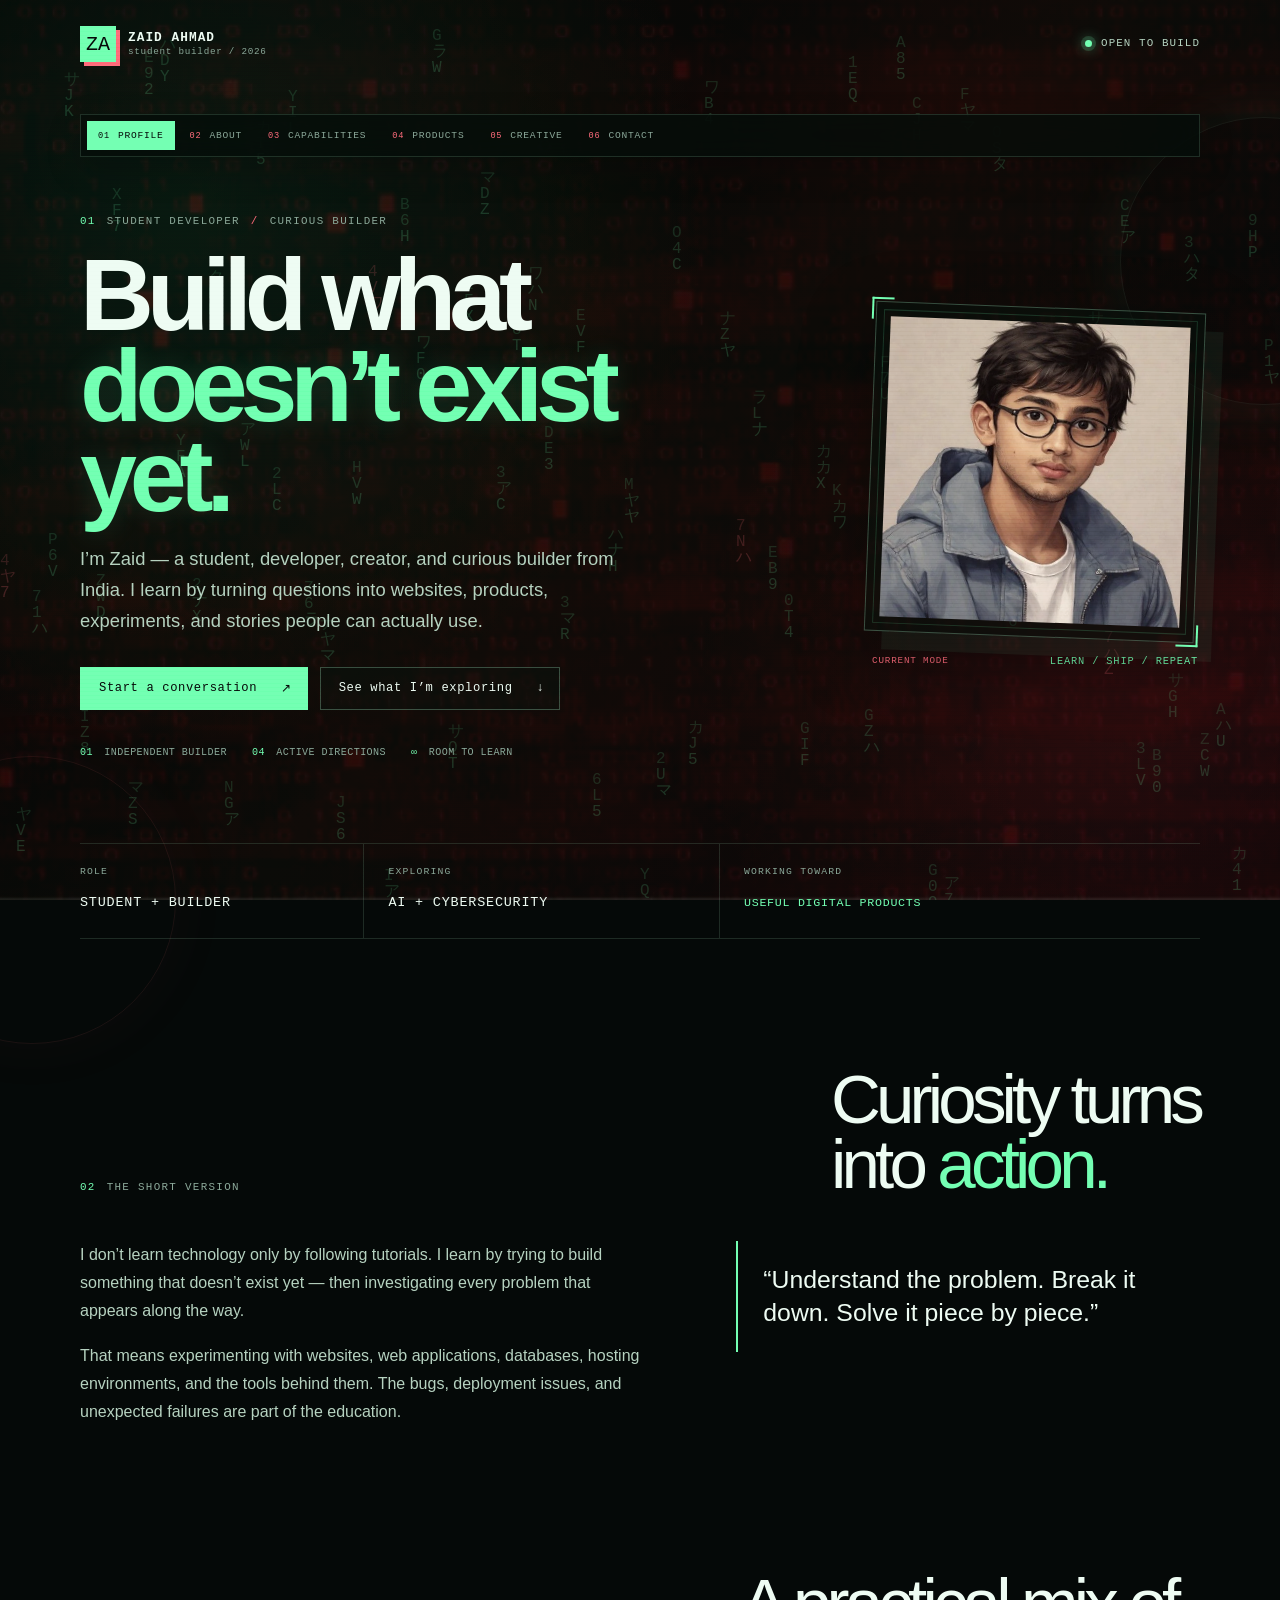
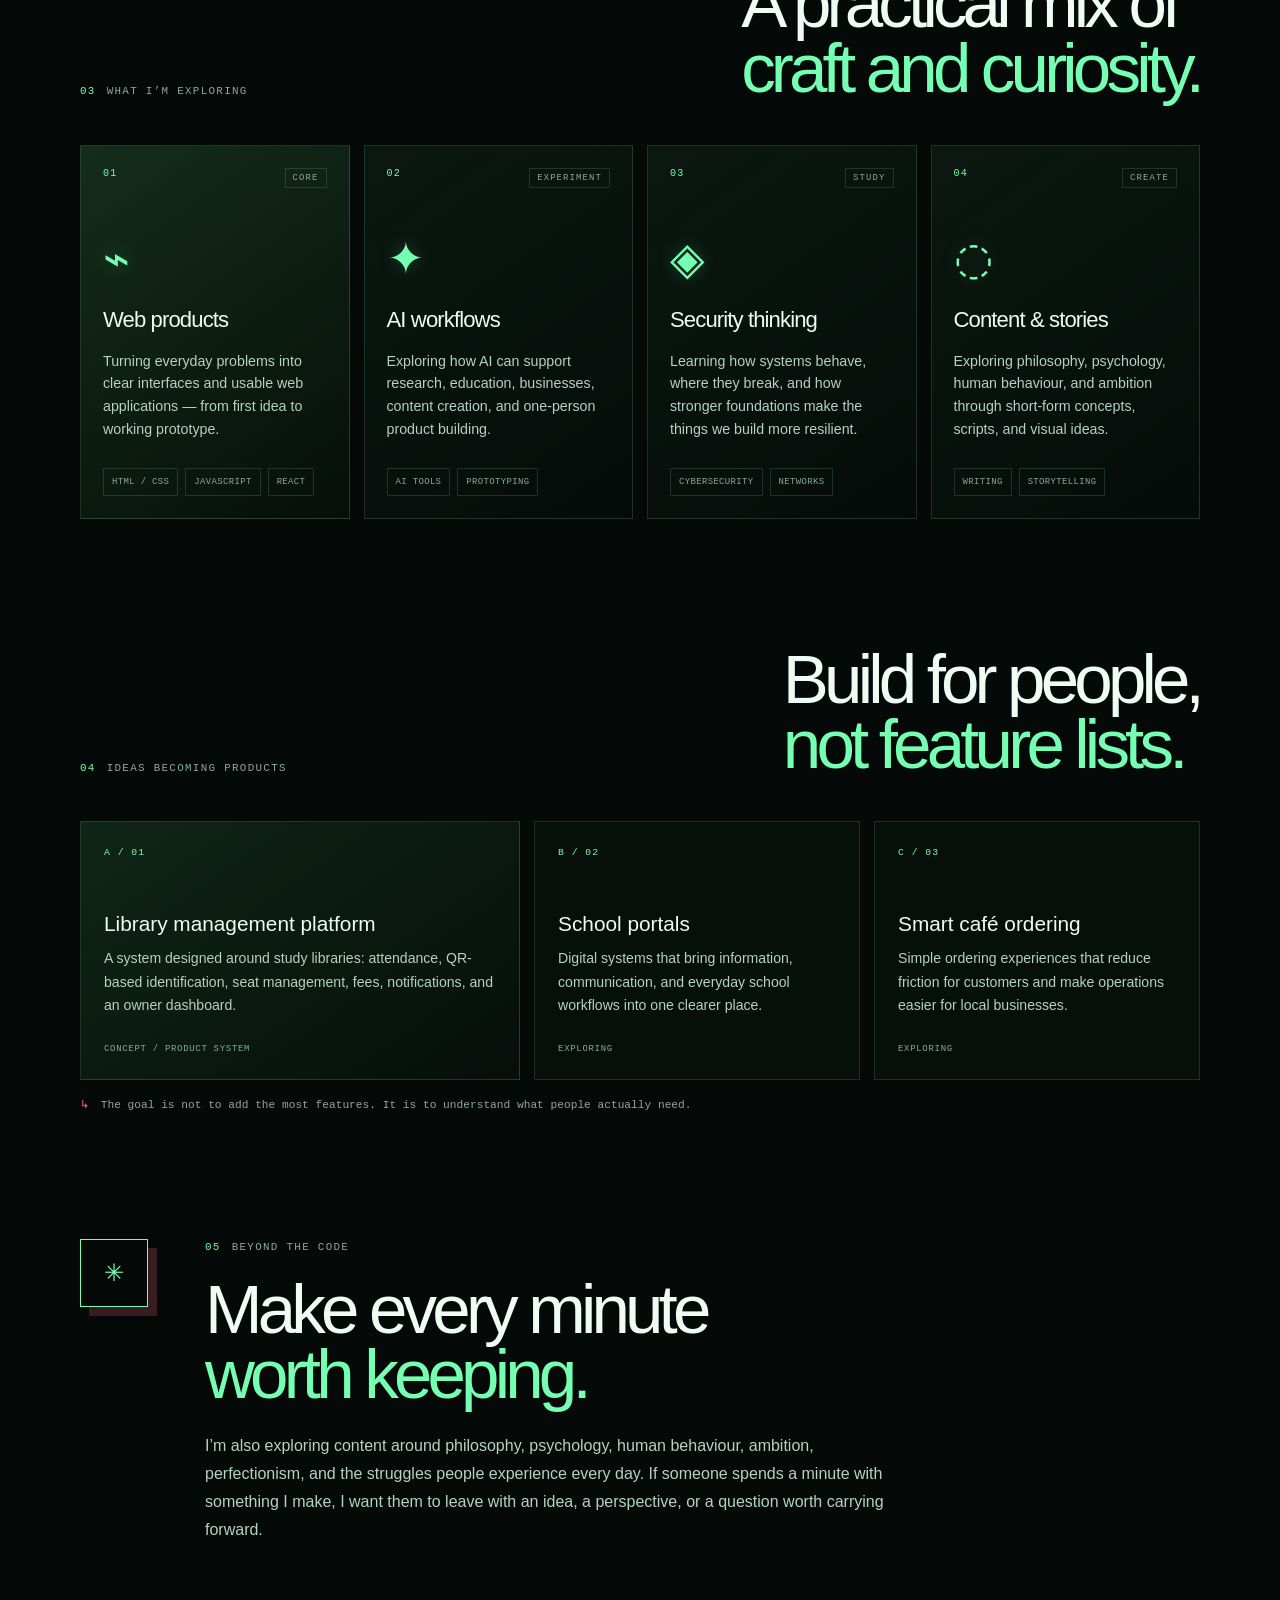
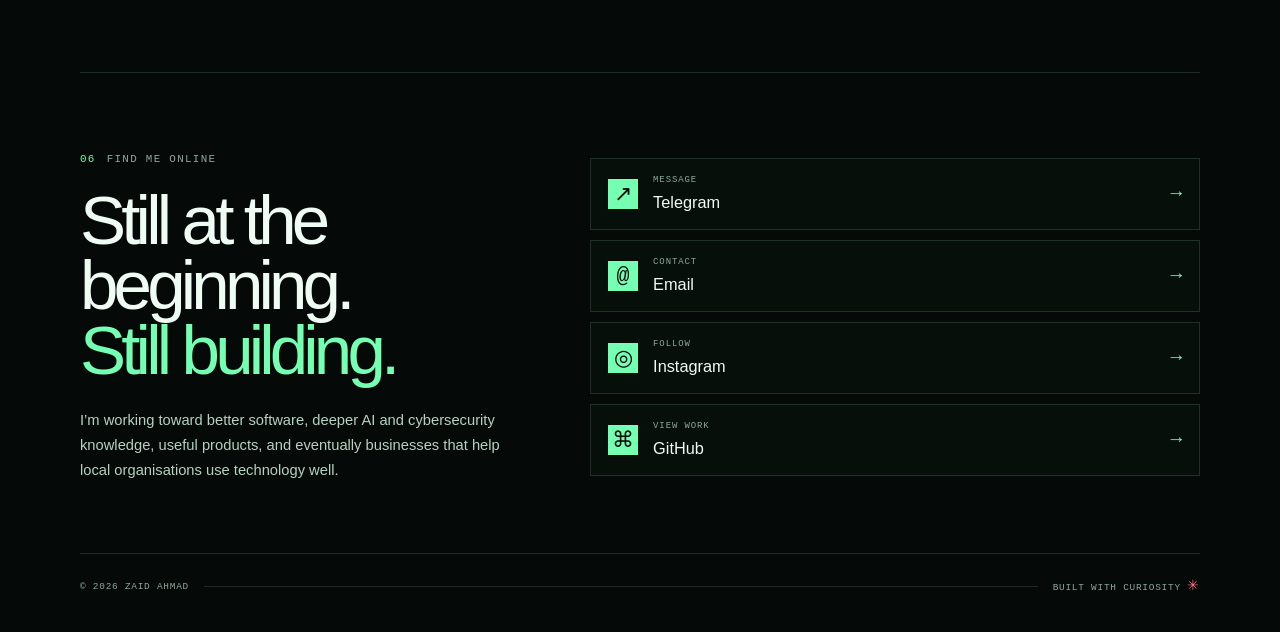
==== commit 1dc8a49b: "Optimize page loading and web vitals" ====
--- a/index.html
+++ b/index.html
@@ -9,14 +9,14 @@
   <meta name="theme-color" content="#07100d">
   <meta property="og:title" content="Zaid Ahmad — Student Developer &amp; Builder">
   <meta property="og:description" content="A student developer and curious builder exploring web products, AI, cybersecurity, and meaningful content.">
-  <meta property="og:image" content="ME.png.jpg">
+  <meta property="og:image" content="ME.webp">
   <title>Zaid Ahmad — Student Developer &amp; Builder</title>
   <link rel="stylesheet" href="style.css">
 </head>
 <body>
   <a class="skip-link" href="#main-content">Skip to content</a>
 
-  <video class="video-bg" muted loop playsinline preload="none" poster="back.jpg" aria-hidden="true">
+  <video class="video-bg" muted loop playsinline preload="none" poster="back.webp" aria-hidden="true">
     <source src="vid.mp4" type="video/mp4">
   </video>
   <canvas id="code-rain" class="code-rain" aria-hidden="true"></canvas>
@@ -66,7 +66,7 @@
 
       <div class="portrait-card">
         <div class="portrait-frame">
-          <img src="ME.png.jpg" alt="Portrait of Zaid Ahmad" class="profile-img" width="640" height="640" fetchpriority="high" decoding="async">
+          <img src="ME.webp" alt="Portrait of Zaid Ahmad" class="profile-img" width="640" height="640" fetchpriority="high" decoding="async">
           <span class="portrait-corner corner-tl" aria-hidden="true"></span>
           <span class="portrait-corner corner-br" aria-hidden="true"></span>
         </div>
--- a/style.css
+++ b/style.css
@@ -1,5 +1,3 @@
-@import url('https://fonts.googleapis.com/css2?family=DM+Mono:wght@400;500&family=Space+Grotesk:wght@400;500;600;700&family=VT323&display=swap');
-
 :root {
   --ink: #eefcf3;
   --muted: #8ca99a;
@@ -11,9 +9,9 @@
   --green: #74ffb3;
   --green-soft: rgba(116, 255, 179, 0.16);
   --red: #ff6d7d;
-  --mono: 'DM Mono', monospace;
-  --sans: 'Space Grotesk', sans-serif;
-  --display: 'VT323', monospace;
+  --mono: ui-monospace, SFMono-Regular, Menlo, Monaco, Consolas, 'Liberation Mono', monospace;
+  --sans: ui-sans-serif, -apple-system, BlinkMacSystemFont, 'Segoe UI', sans-serif;
+  --display: ui-monospace, SFMono-Regular, Menlo, Monaco, Consolas, 'Liberation Mono', monospace;
   --motion-fast: 180ms;
   --motion-base: 280ms;
   --motion-slow: 650ms;
@@ -198,7 +196,7 @@
 .footer-line { flex: 1; height: 1px; background: var(--line); }
 .footer-symbol { color: var(--red); font-size: 0.9rem; }
 
-.reveal { opacity: 0; transform: translate3d(0, 22px, 0); transition: opacity var(--motion-slow) var(--ease-smooth), transform var(--motion-slow) var(--ease-out); will-change: opacity, transform; }
+.reveal { opacity: 1; transform: translate3d(0, 0, 0); transition: opacity var(--motion-slow) var(--ease-smooth), transform var(--motion-slow) var(--ease-out); }
 .reveal.is-visible { opacity: 1; transform: translate3d(0, 0, 0); }
 .topbar.is-visible { transition-delay: 50ms; }
 .hero.is-visible { transition-delay: 130ms; }
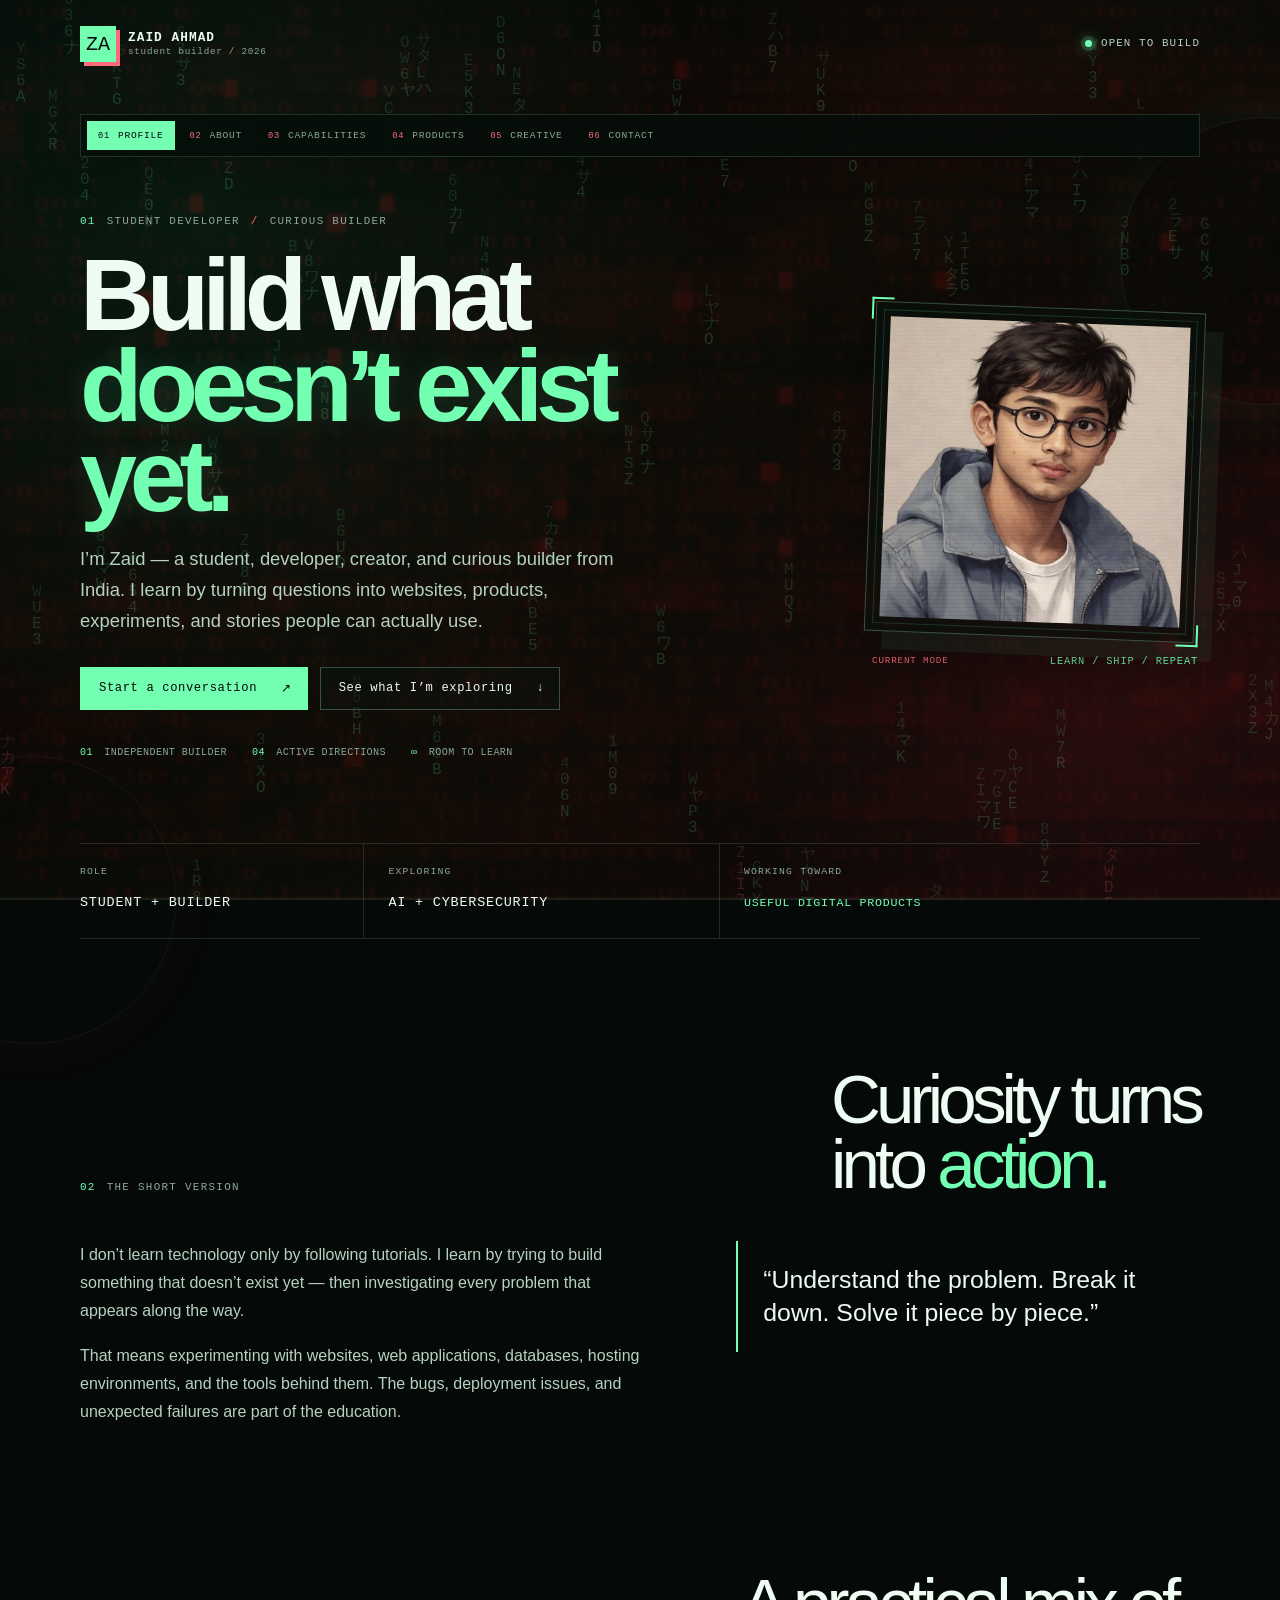
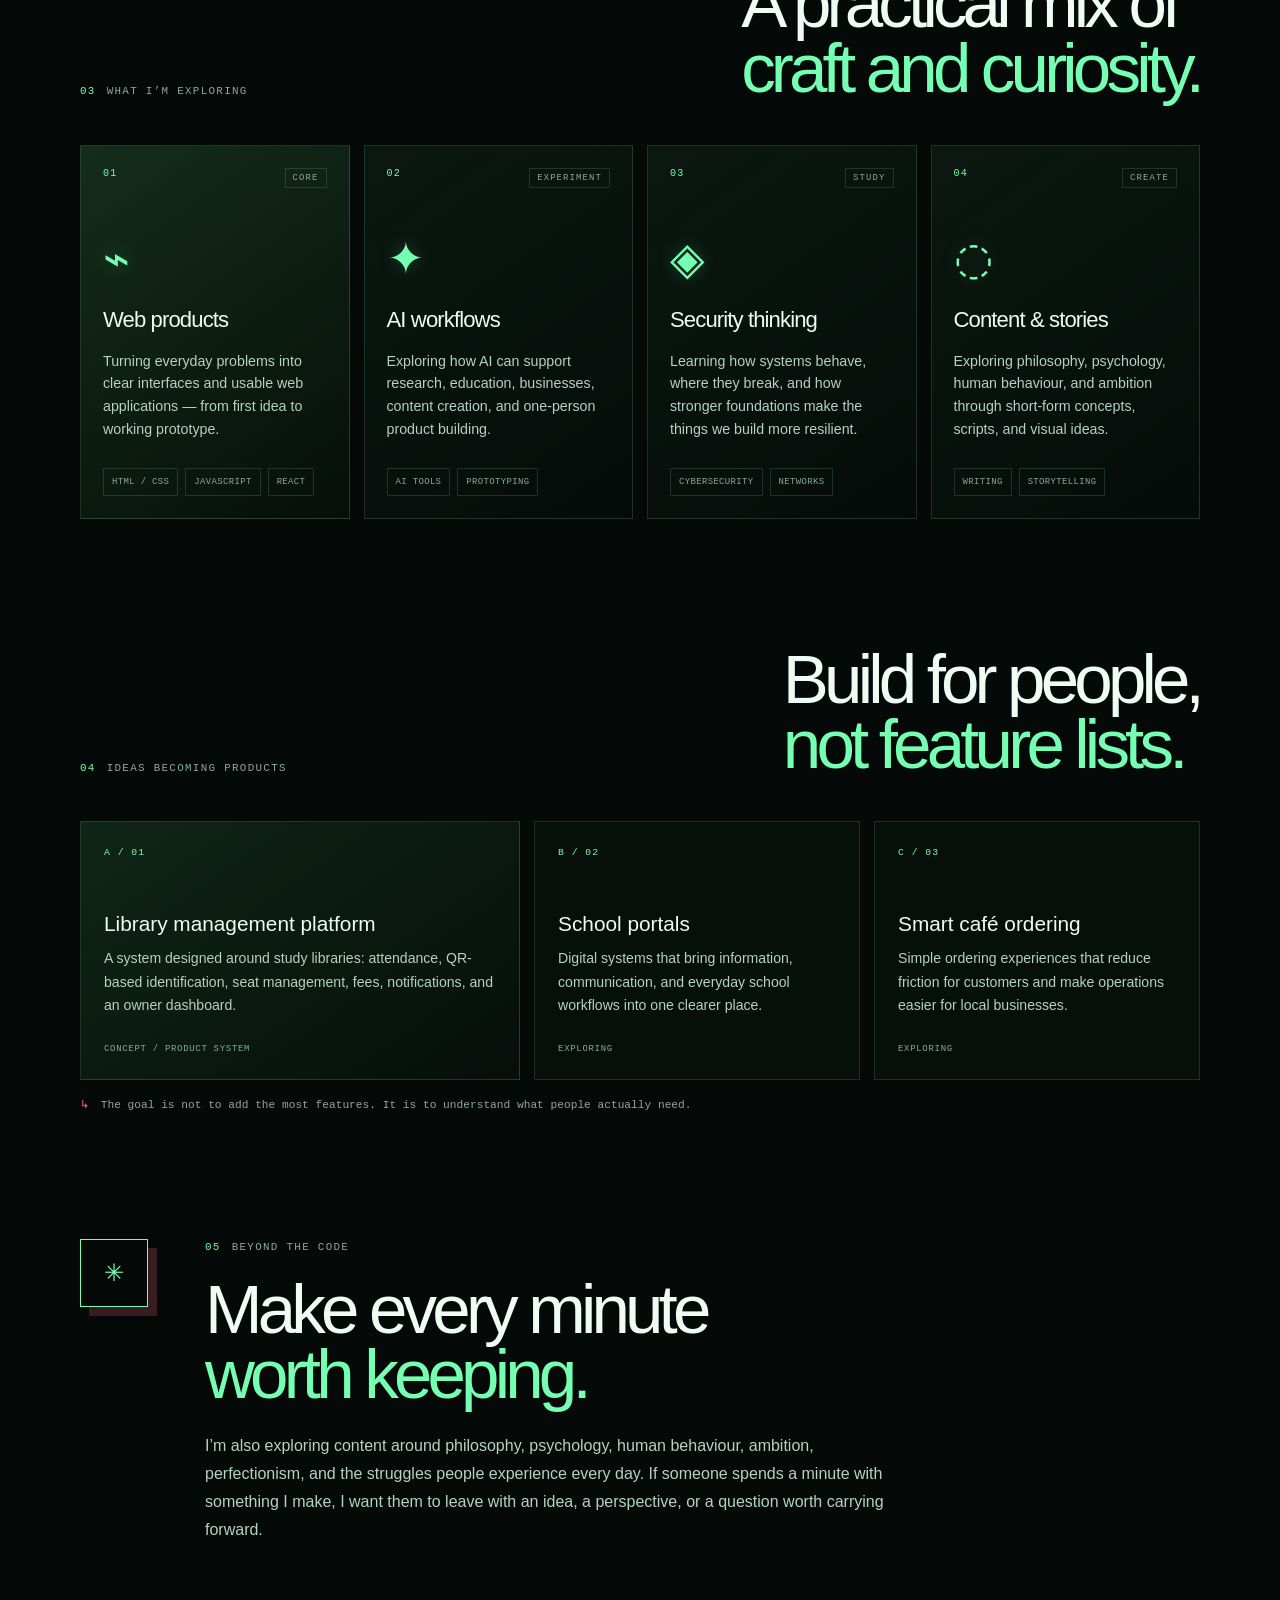
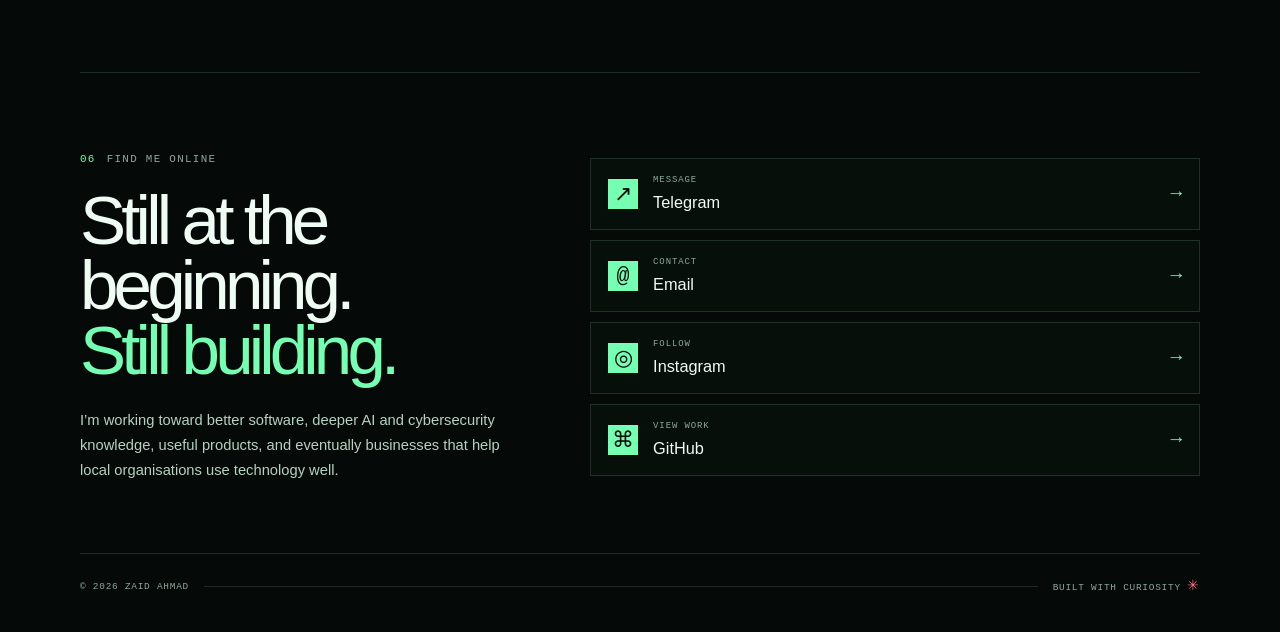
==== commit 85ac09b5: "Add responsive portrait asset" ====
--- a/index.html
+++ b/index.html
@@ -66,7 +66,7 @@
 
       <div class="portrait-card">
         <div class="portrait-frame">
-          <img src="ME.webp" alt="Portrait of Zaid Ahmad" class="profile-img" width="640" height="640" fetchpriority="high" decoding="async">
+          <img src="ME.webp" srcset="ME-320.webp 320w, ME.webp 640w" sizes="(max-width: 520px) 78px, (max-width: 760px) 104px, 330px" alt="Portrait of Zaid Ahmad" class="profile-img" width="640" height="640" fetchpriority="high" decoding="async">
           <span class="portrait-corner corner-tl" aria-hidden="true"></span>
           <span class="portrait-corner corner-br" aria-hidden="true"></span>
         </div>
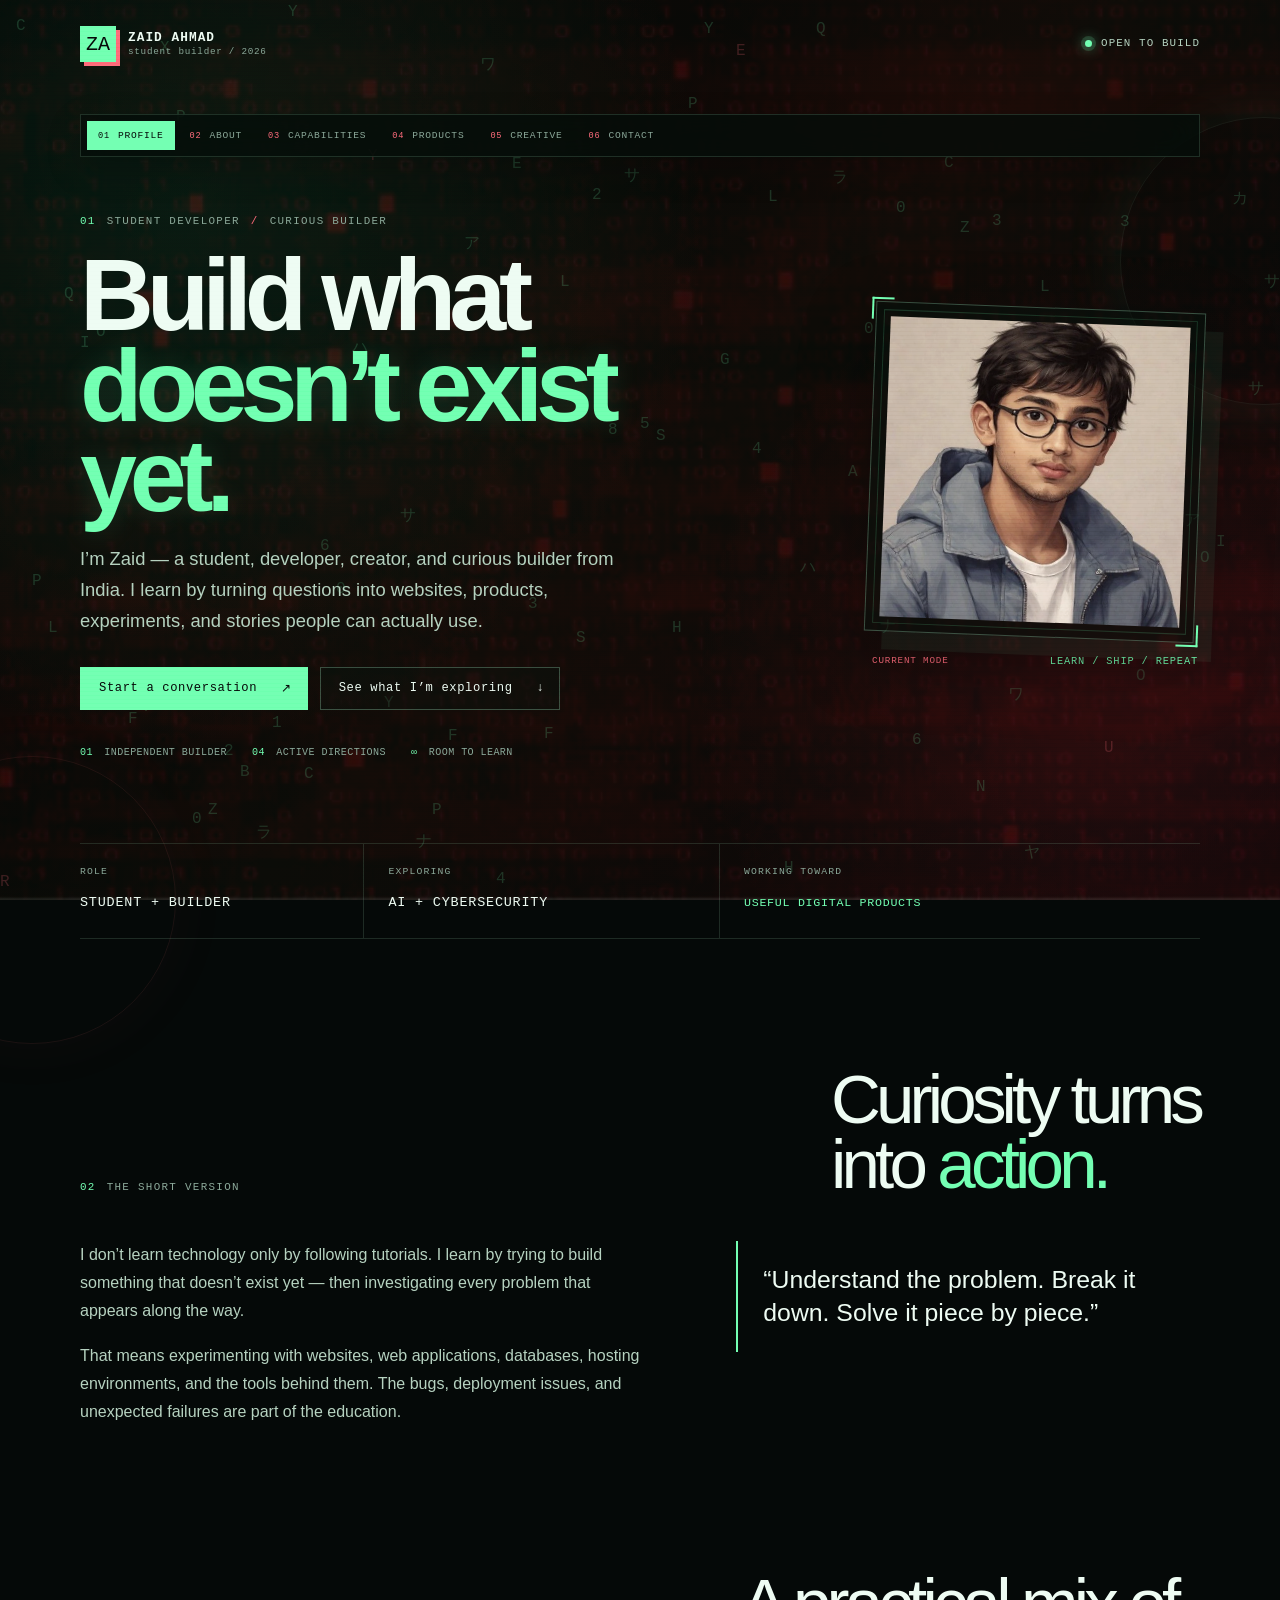
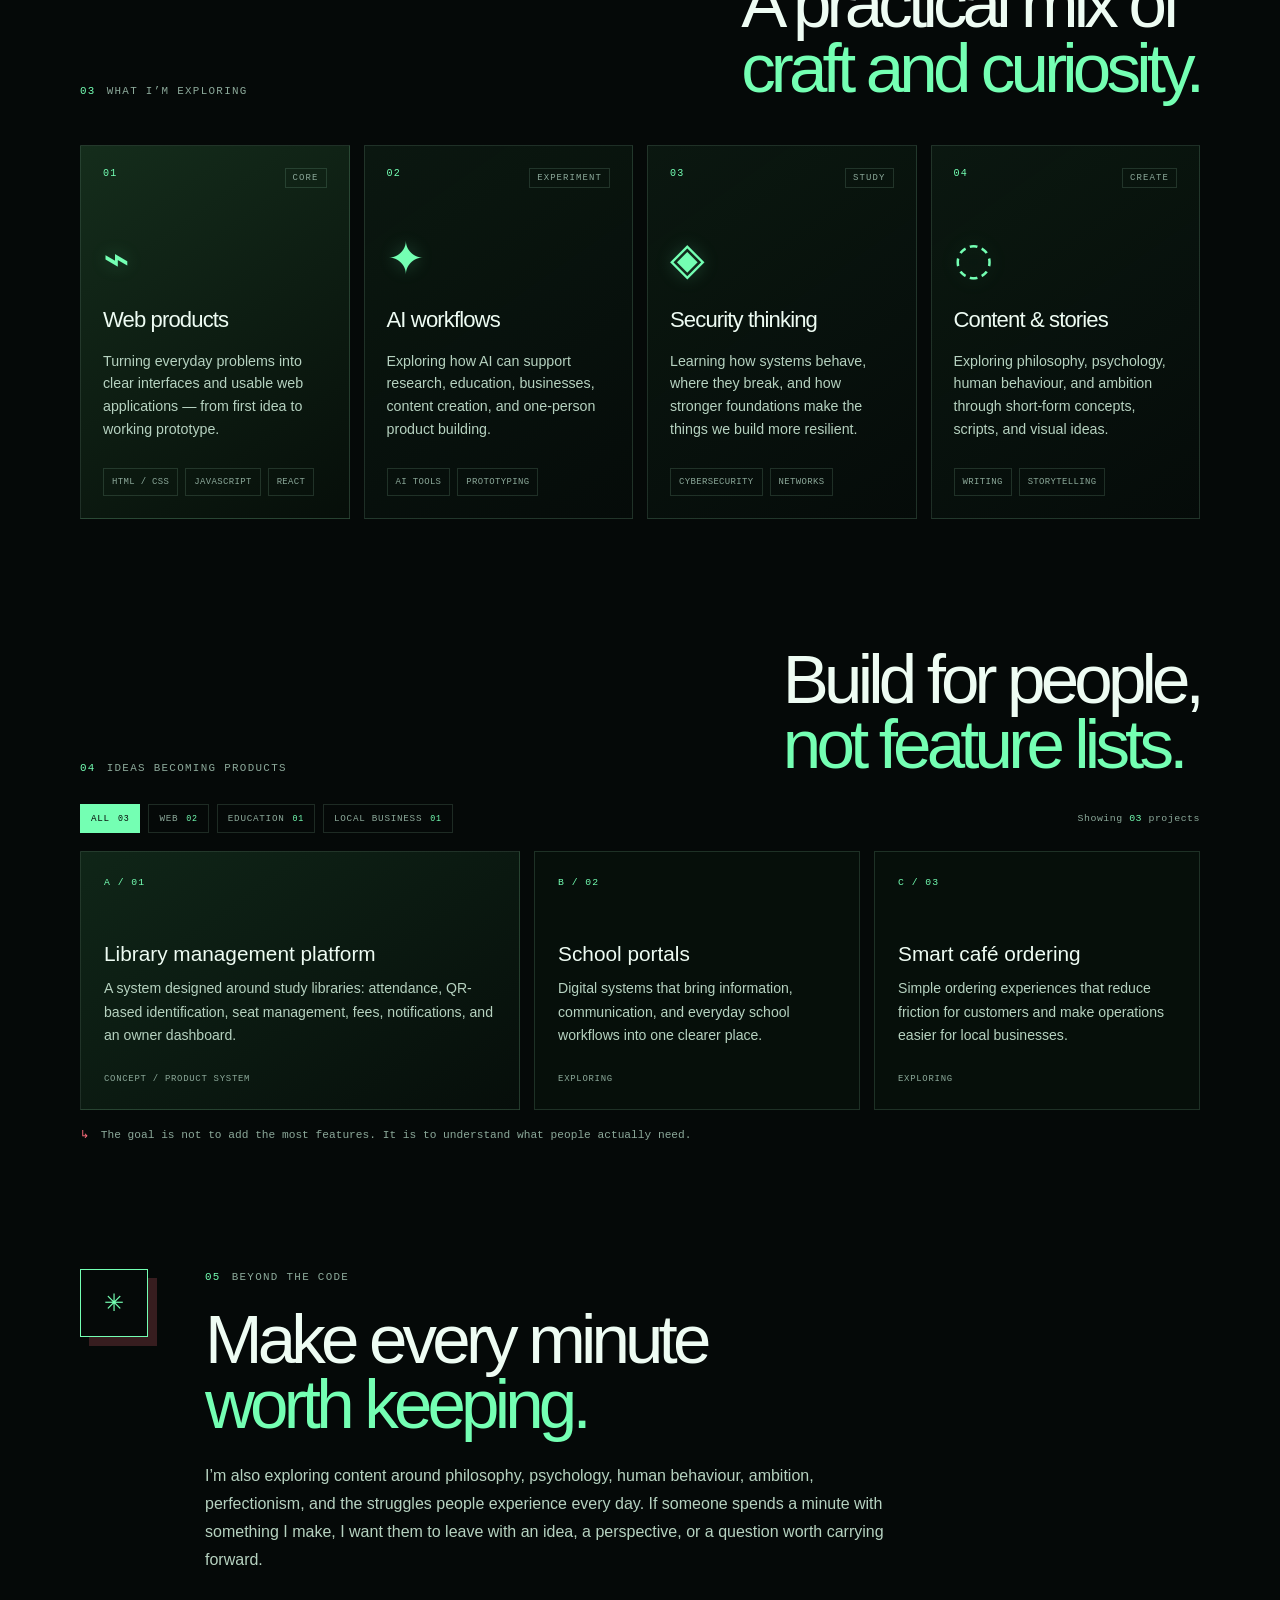
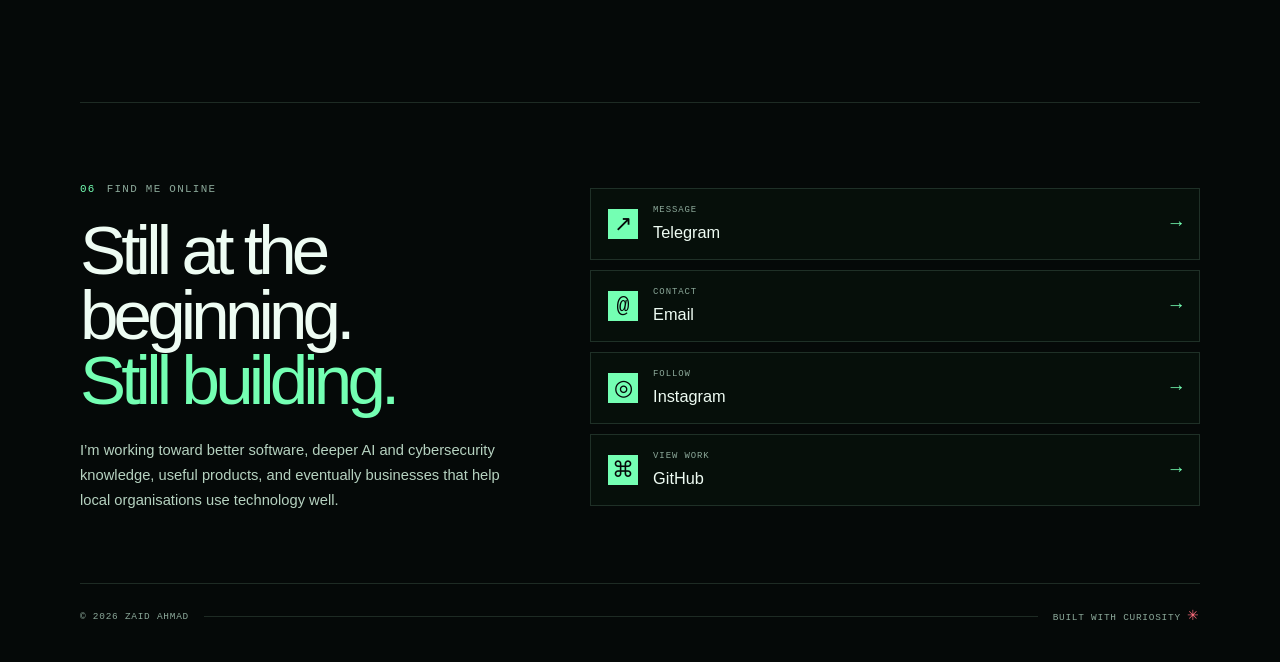
==== commit 91cbb070: "Add project filters and portrait favicon" ====
--- a/index.html
+++ b/index.html
@@ -11,6 +11,10 @@
   <meta property="og:description" content="A student developer and curious builder exploring web products, AI, cybersecurity, and meaningful content.">
   <meta property="og:image" content="ME.webp">
   <title>Zaid Ahmad — Student Developer &amp; Builder</title>
+  <link rel="icon" href="favicon.ico" sizes="any">
+  <link rel="icon" type="image/png" sizes="32x32" href="favicon-32x32.png">
+  <link rel="icon" type="image/png" sizes="16x16" href="favicon-16x16.png">
+  <link rel="apple-touch-icon" sizes="180x180" href="apple-touch-icon.png">
   <link rel="stylesheet" href="style.css">
 </head>
 <body>
@@ -139,10 +143,19 @@
         <p class="eyebrow"><span>04</span> ideas becoming products</p>
         <h2 id="product-title">Build for people,<br><em>not feature lists.</em></h2>
       </div>
+      <div class="project-toolbar">
+        <div class="project-filters" role="group" aria-label="Project categories">
+          <button class="project-filter is-active" type="button" data-filter="all" aria-pressed="true">ALL <span>03</span></button>
+          <button class="project-filter" type="button" data-filter="web" aria-pressed="false">WEB <span>02</span></button>
+          <button class="project-filter" type="button" data-filter="education" aria-pressed="false">EDUCATION <span>01</span></button>
+          <button class="project-filter" type="button" data-filter="local" aria-pressed="false">LOCAL BUSINESS <span>01</span></button>
+        </div>
+        <p class="project-filter-status" aria-live="polite">Showing <strong>03</strong> projects</p>
+      </div>
       <div class="product-grid">
-        <article class="product-card product-card-wide"><span class="product-index">A / 01</span><h3>Library management platform</h3><p>A system designed around study libraries: attendance, QR-based identification, seat management, fees, notifications, and an owner dashboard.</p><span class="product-status">CONCEPT / PRODUCT SYSTEM</span></article>
-        <article class="product-card"><span class="product-index">B / 02</span><h3>School portals</h3><p>Digital systems that bring information, communication, and everyday school workflows into one clearer place.</p><span class="product-status">EXPLORING</span></article>
-        <article class="product-card"><span class="product-index">C / 03</span><h3>Smart café ordering</h3><p>Simple ordering experiences that reduce friction for customers and make operations easier for local businesses.</p><span class="product-status">EXPLORING</span></article>
+        <article class="product-card product-card-wide" data-project="web education"><span class="product-index">A / 01</span><h3>Library management platform</h3><p>A system designed around study libraries: attendance, QR-based identification, seat management, fees, notifications, and an owner dashboard.</p><span class="product-status">CONCEPT / PRODUCT SYSTEM</span></article>
+        <article class="product-card" data-project="web education"><span class="product-index">B / 02</span><h3>School portals</h3><p>Digital systems that bring information, communication, and everyday school workflows into one clearer place.</p><span class="product-status">EXPLORING</span></article>
+        <article class="product-card" data-project="local"><span class="product-index">C / 03</span><h3>Smart café ordering</h3><p>Simple ordering experiences that reduce friction for customers and make operations easier for local businesses.</p><span class="product-status">EXPLORING</span></article>
       </div>
       <p class="product-note"><span aria-hidden="true">↳</span> The goal is not to add the most features. It is to understand what people actually need.</p>
     </section>
@@ -318,6 +331,32 @@
       sections.forEach((section) => observer.observe(section));
     }());
 
+    (function setupProjectFilters() {
+      const filters = Array.from(document.querySelectorAll('.project-filter'));
+      const cards = Array.from(document.querySelectorAll('[data-project]'));
+      const status = document.querySelector('.project-filter-status strong');
+      if (!filters.length || !cards.length || !status) return;
+
+      function applyFilter(filter) {
+        let visible = 0;
+        cards.forEach((card) => {
+          const matches = filter === 'all' || card.dataset.project.split(' ').includes(filter);
+          card.hidden = !matches;
+          card.classList.toggle('is-filtered', matches);
+          if (matches) visible += 1;
+        });
+        filters.forEach((button) => {
+          const active = button.dataset.filter === filter;
+          button.classList.toggle('is-active', active);
+          button.setAttribute('aria-pressed', String(active));
+        });
+        status.textContent = String(visible).padStart(2, '0');
+      }
+
+      filters.forEach((button) => button.addEventListener('click', () => applyFilter(button.dataset.filter)));
+      applyFilter('all');
+    }());
+
     document.addEventListener('click', (event) => {
       const link = event.target.closest('.social-link');
       if (!link || reduceMotion.matches) return;
--- a/style.css
+++ b/style.css
@@ -172,6 +172,19 @@
 .product-status { color: var(--muted); font-size: 0.56rem; letter-spacing: 0.08em; }
 .product-note { margin: 18px 0 0; color: var(--muted); font: 0.7rem var(--mono); }
 .product-note span { margin-right: 5px; color: var(--red); }
+.project-toolbar { display: flex; align-items: center; justify-content: space-between; gap: 20px; margin: -17px 0 18px; }
+.project-filters { display: flex; flex-wrap: wrap; gap: 8px; }
+.project-filter { display: inline-flex; align-items: center; gap: 8px; padding: 8px 10px; border: 1px solid var(--line); color: var(--muted); background: transparent; cursor: pointer; font: 0.58rem var(--mono); letter-spacing: 0.08em; transition: color var(--motion-fast) var(--ease-out), background var(--motion-base) var(--ease-smooth), border-color var(--motion-base) var(--ease-smooth), transform var(--motion-fast) var(--ease-out); }
+.project-filter span { color: var(--green); font-size: 0.52rem; }
+.project-filter:hover { border-color: var(--green); color: var(--ink); transform: translateY(-1px); }
+.project-filter:active { transform: scale(0.97); }
+.project-filter.is-active { border-color: var(--green); color: var(--bg); background: var(--green); }
+.project-filter.is-active span { color: var(--bg); }
+.project-filter-status { flex: 0 0 auto; margin: 0; color: var(--muted); font: 0.62rem var(--mono); letter-spacing: 0.05em; }
+.project-filter-status strong { color: var(--green); font-weight: 500; }
+.product-card[hidden] { display: none; }
+.product-card.is-filtered { animation: project-in 280ms var(--ease-out) both; }
+@keyframes project-in { from { opacity: 0.2; transform: translate3d(0, 8px, 0); } to { opacity: 1; transform: translate3d(0, 0, 0); } }
 
 .creator-section { display: grid; grid-template-columns: 90px minmax(0, 720px); gap: 35px; align-items: start; padding: 128px 0; border-bottom: 1px solid var(--line); }
 .creator-mark { display: grid; width: 68px; height: 68px; place-items: center; border: 1px solid var(--green); color: var(--green); font-size: 1.5rem; box-shadow: 9px 9px 0 rgba(255, 109, 125, 0.2); }
@@ -227,6 +240,8 @@
   .about-section, .content-section, .product-section { padding-top: 90px; }
   .section-heading { display: block; }
   .section-heading .eyebrow { margin-bottom: 27px; }
+  .project-toolbar { display: block; margin-top: -8px; }
+  .project-filter-status { margin-top: 12px; }
   .about-copy { grid-template-columns: 1fr; gap: 25px; }
   .focus-grid, .product-grid { grid-template-columns: 1fr; }
   .focus-card, .product-card { min-height: 0; }
@@ -246,6 +261,9 @@
   .brand-copy small { display: none; }
   .category-nav { top: 7px; margin-bottom: 17px; padding: 5px; border-radius: 10px; }
   .category-link { padding: 8px 9px; font-size: 0.55rem; }
+  .project-filters { flex-wrap: nowrap; max-width: 100%; overflow-x: auto; padding-bottom: 3px; scrollbar-width: none; }
+  .project-filters::-webkit-scrollbar { display: none; }
+  .project-filter { flex: 0 0 auto; }
   h1 { font-size: clamp(3.2rem, 17vw, 5rem); }
   h2 { font-size: clamp(2.6rem, 13vw, 4rem); }
   .hero-intro { font-size: 0.96rem; }
